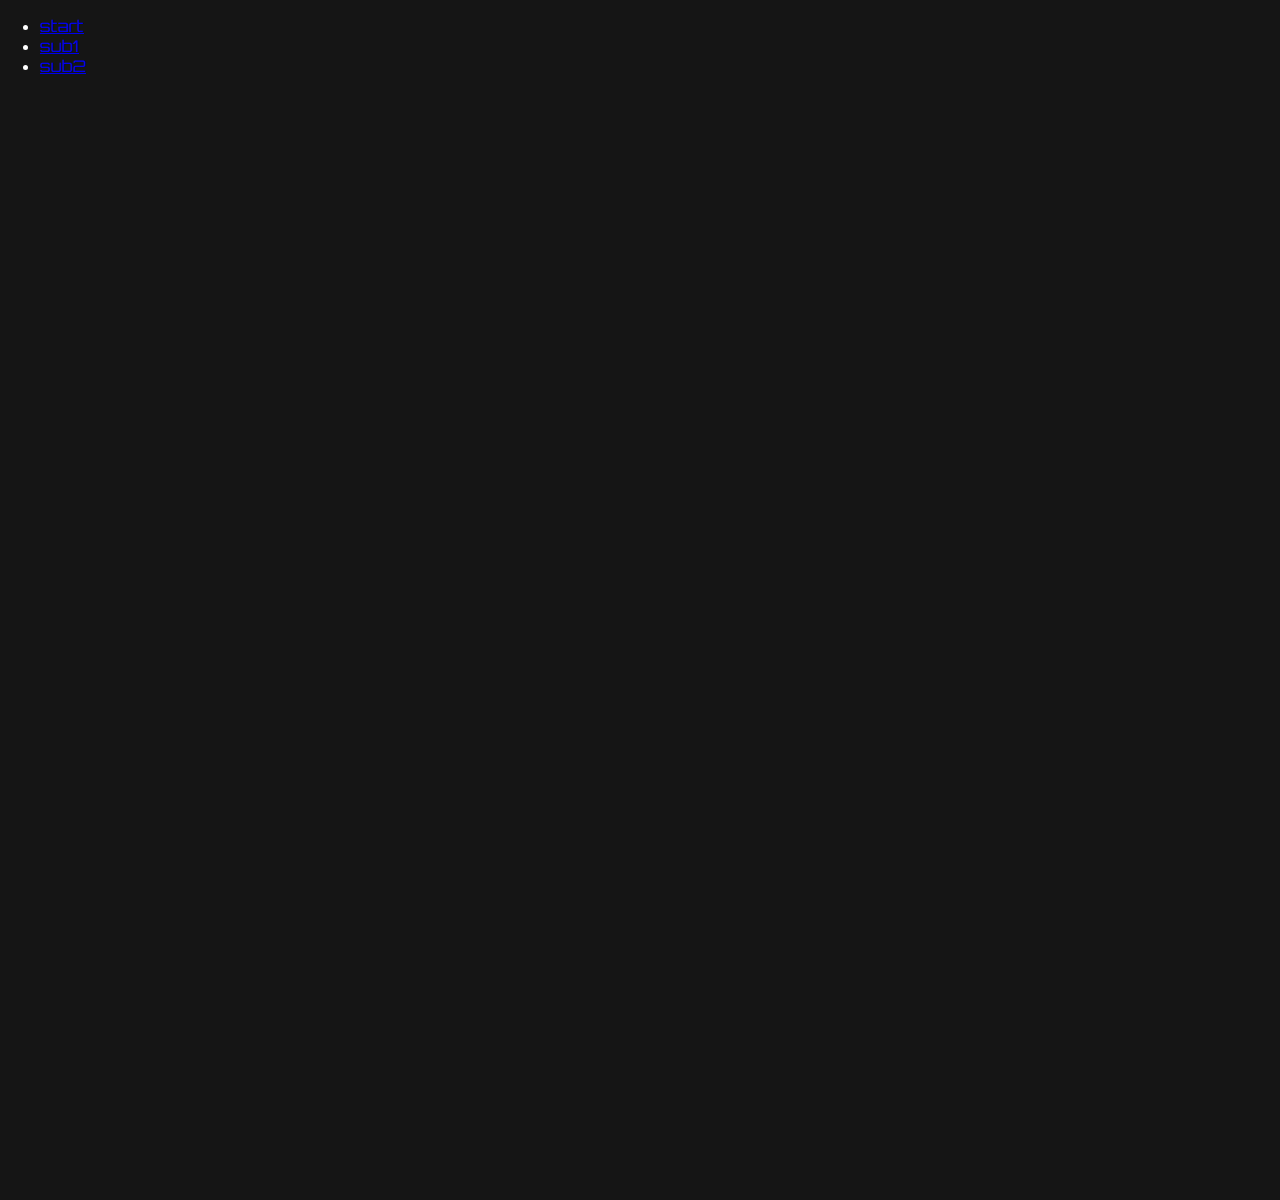
==== inMatrix.html @ 700fd592 "text van pagina 1 invoegen + begin van css opmaak" ====
<!DOCTYPE html>
<html lang="en">
	<head>
		<meta charset="UTF-8" />
		<meta name="viewport" content="width=device-width, initial-scale=1.0" />
		<title>inside the matrix</title>
		<link rel="stylesheet" href="style.css" />
	</head>
	<body>
		<div class="wrapper">
			<div class="navigation">
				<div class="logo"></div>

				<ul>
					<li><a href="index.html">start</a></li>
					<li><a href="inMatrix.html">sub1</a></li>
					<li><a href="outMatrix.html">sub2</a></li>
				</ul>
			</div>
		</div>
	</body>
</html>
---- style.css ----
@import url("https://fonts.googleapis.com/css2?family=Montserrat&family=Orbitron:wght@600&family=Roboto&display=swap");

body {
	margin: 0;
	color: #fff;
	font-family: orbitron, sans-serif;
	background-color: #151515;
}

h1 {
	color: #03a062;
}

h2 {
	font-family: Montserrat, sans-serif;
}

h3,
p {
	font-family: Roboto, sans-serif;
}

.wrapper {
	display: grid;
	grid-template-columns: repeat(12, 1fr);
	grid-template-rows: repeat(12, minmax(100px, auto));
	position: relative;
}

nav {
	grid-column: 1/13;
}

.intro {
	grid-column: 1/13;
	align-self: center;

	/* for the mobile first layout */
	text-align: center;
}

.hero {
	grid-column: 1/13;
	align-self: center;
}
.intro img {
	width: 100%;
}

.studies {
	grid-column: 1/13;
}

.work {
	grid-column: 1/13;
}

@media (min-width: 480px) {
}
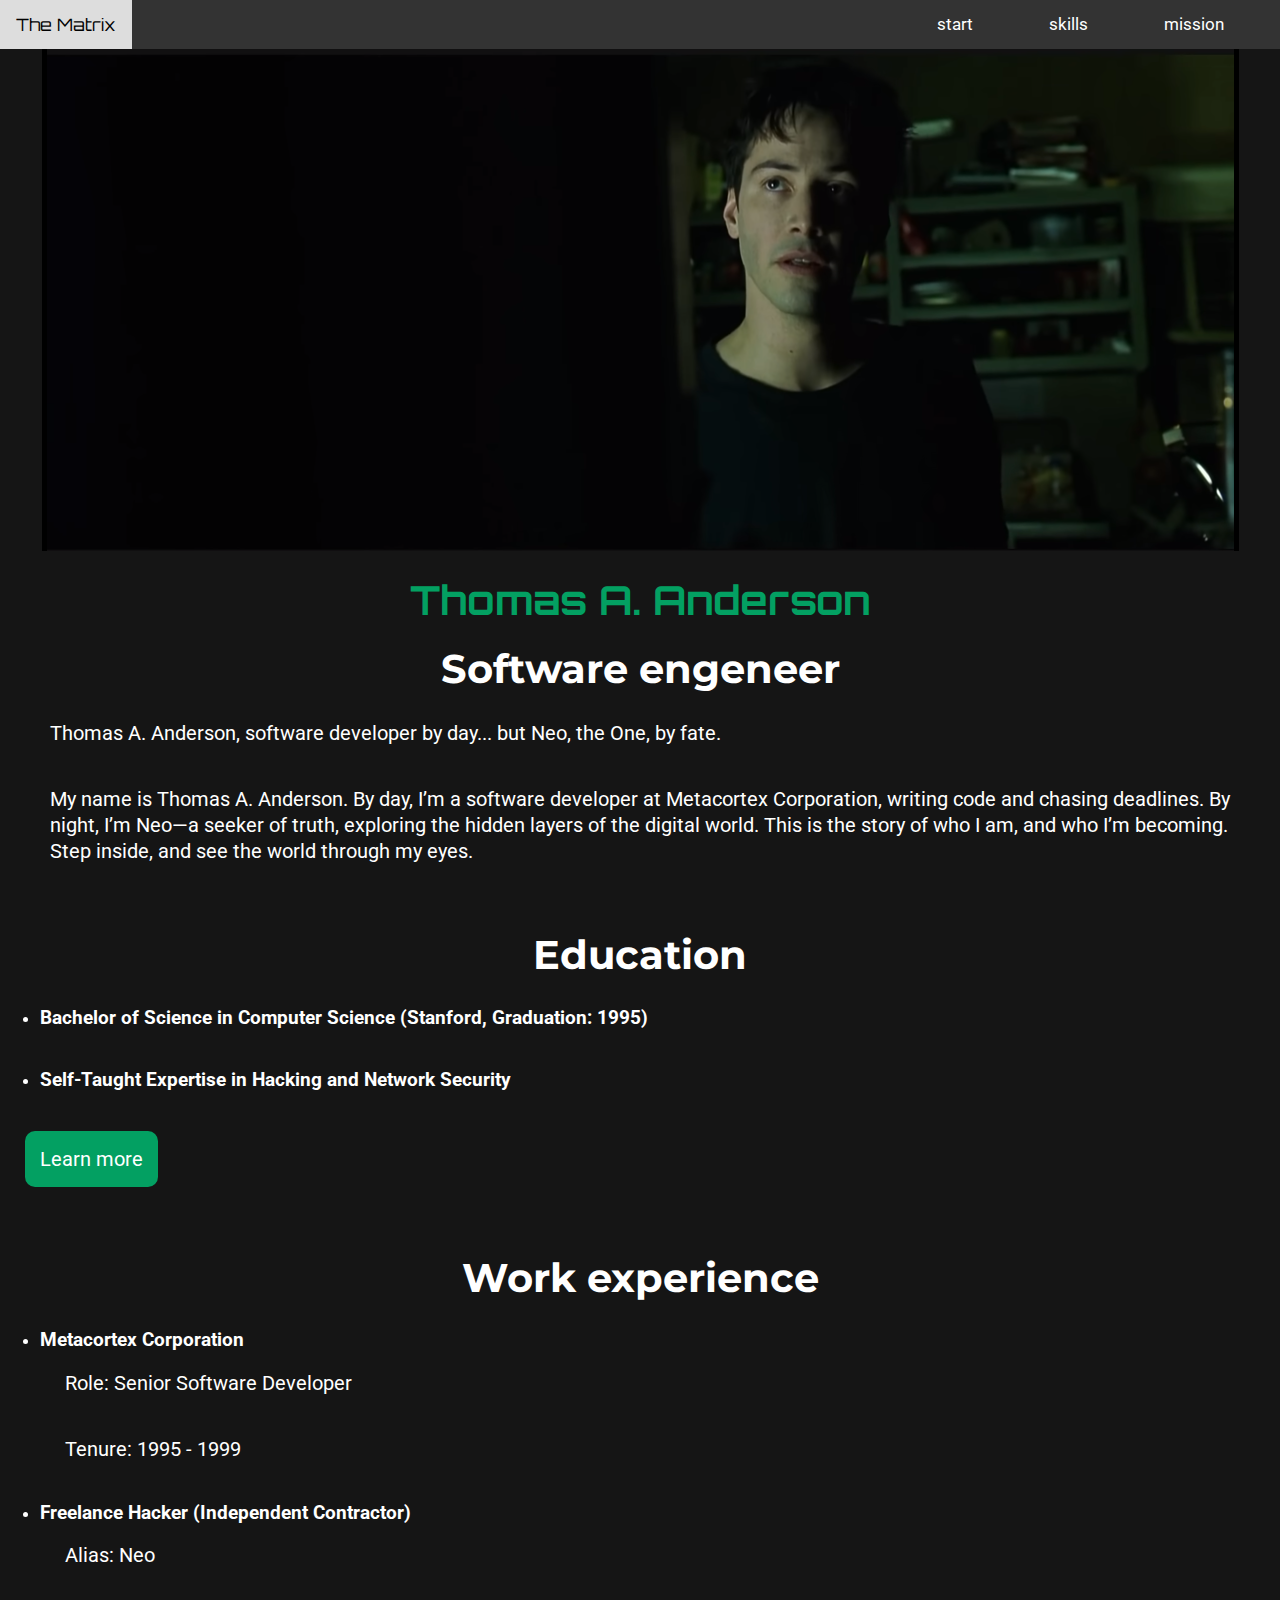
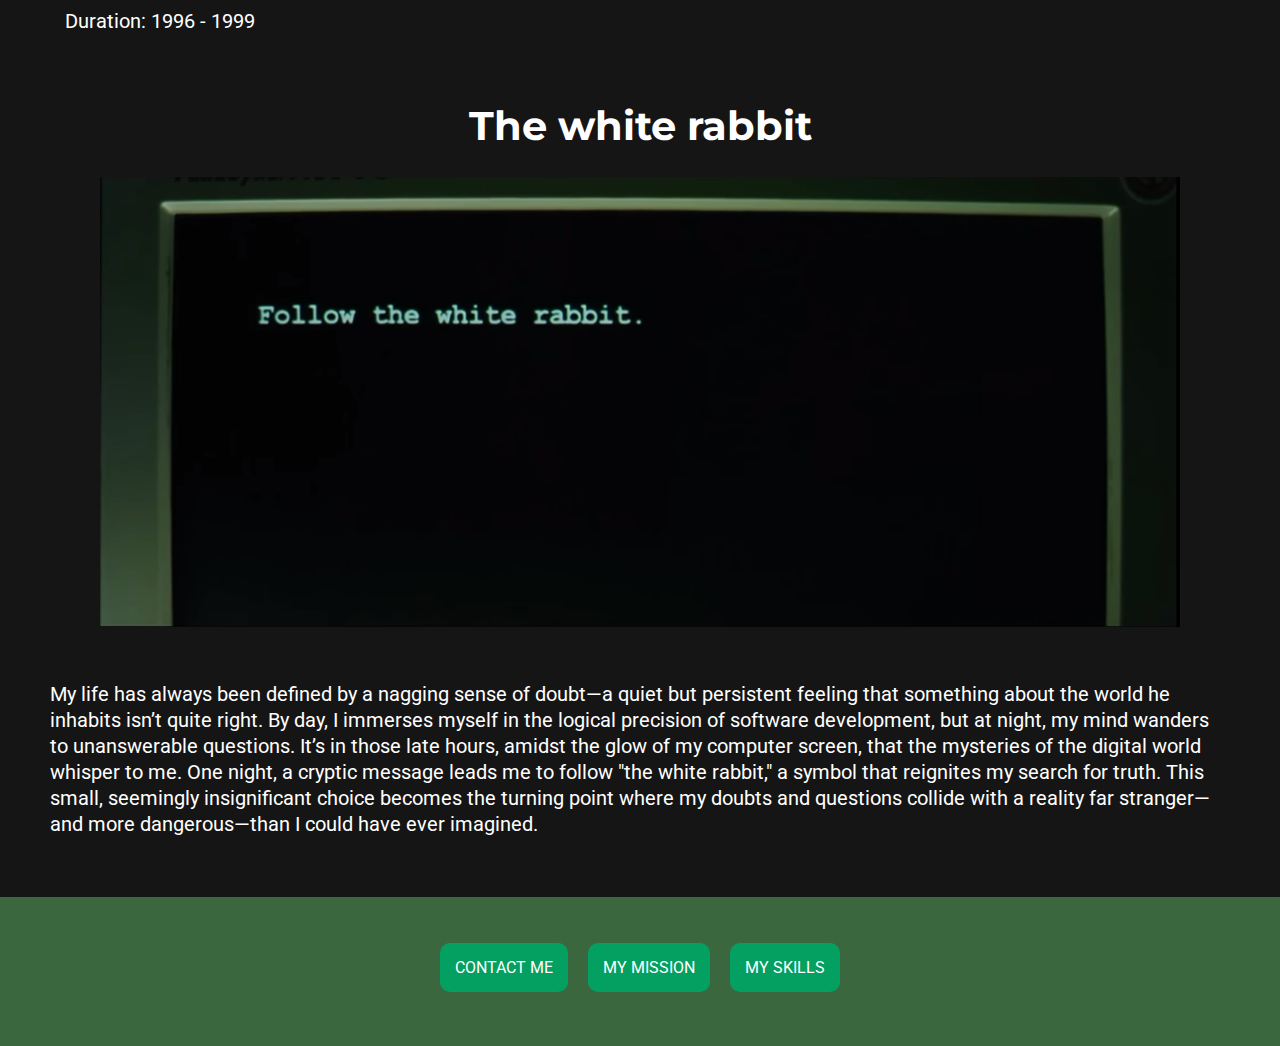
==== commit 68fb618e: "dupliceren van homepage + toevoegen van beelden" ====
--- a/inMatrix.html
+++ b/inMatrix.html
@@ -3,20 +3,117 @@
 	<head>
 		<meta charset="UTF-8" />
 		<meta name="viewport" content="width=device-width, initial-scale=1.0" />
-		<title>inside the matrix</title>
+		<title>Thomas A. Anderson</title>
 		<link rel="stylesheet" href="style.css" />
+		<link
+			rel="stylesheet"
+			href="https://cdnjs.cloudflare.com/ajax/libs/font-awesome/4.7.0/css/font-awesome.min.css"
+		/>
 	</head>
 	<body>
+		<!-- Top Navigation Menu -->
+		<div class="topnav">
+			<a href="index.html" class="active" target="">The Matrix</a>
+			<div id="myLinks">
+				<a href="index.html">start</a>
+				<a href="inMatrix.html">skills</a>
+				<a href="outMatrix.html">mission</a>
+			</div>
+			<a href="javascript:void(0);" class="icon" onclick="myFunction()">
+				<i class="fa fa-bars"></i>
+			</a>
+		</div>
+
+		<script>
+			function myFunction() {
+				var x = document.getElementById("myLinks");
+				if (x.style.display === "block") {
+					x.style.display = "none";
+				} else {
+					x.style.display = "block";
+				}
+			}
+		</script>
+
 		<div class="wrapper">
-			<div class="navigation">
-				<div class="logo"></div>
+			<div class="hero">
+				<img src="images/begin-neo.png" alt="headshot-of-thomas-A-Anderson" />
+			</div>
+			<div class="intro">
+				<h1>Thomas A. Anderson</h1>
+				<h2>Software engeneer</h2>
+				<p>
+					Thomas A. Anderson, software developer by day... but Neo, the One, by
+					fate.
+				</p>
+				<p class="self-introduction">
+					My name is Thomas A. Anderson. By day, I’m a software developer at
+					Metacortex Corporation, writing code and chasing deadlines. By night,
+					I’m Neo—a seeker of truth, exploring the hidden layers of the digital
+					world. This is the story of who I am, and who I’m becoming. Step
+					inside, and see the world through my eyes.
+				</p>
+			</div>
 
+			<div class="studies">
+				<h2>Education</h2>
 				<ul>
-					<li><a href="index.html">start</a></li>
-					<li><a href="inMatrix.html">sub1</a></li>
-					<li><a href="outMatrix.html">sub2</a></li>
+					<li>
+						<h3>
+							Bachelor of Science in Computer Science (Stanford, Graduation:
+							1995)
+						</h3>
+					</li>
+					<p></p>
+					<li>
+						<h3>Self-Taught Expertise in Hacking and Network Security</h3>
+					</li>
+					<p></p>
+				</ul>
+				<a href="#" class="more">Learn more</a>
+			</div>
+
+			<div class="work">
+				<h2>Work experience</h2>
+				<ul>
+					<li><h3>Metacortex Corporation</h3></li>
+					<p>Role: Senior Software Developer</p>
+					<p>Tenure: 1995 - 1999</p>
+
+					<li><h3>Freelance Hacker (Independent Contractor)</h3></li>
+					<p>Alias: Neo</p>
+					<p>Duration: 1996 - 1999</p>
 				</ul>
 			</div>
+			<div class="text">
+				<h2>The white rabbit</h2>
+				<div class="white-rabbit">
+					<img src="images/white-rabbit-cropped.png" alt="" />
+				</div>
+				<p>
+					My life has always been defined by a nagging sense of doubt—a quiet
+					but persistent feeling that something about the world he inhabits
+					isn’t quite right. By day, I immerses myself in the logical precision
+					of software development, but at night, my mind wanders to unanswerable
+					questions. It’s in those late hours, amidst the glow of my computer
+					screen, that the mysteries of the digital world whisper to me. One
+					night, a cryptic message leads me to follow "the white rabbit," a
+					symbol that reignites my search for truth. This small, seemingly
+					insignificant choice becomes the turning point where my doubts and
+					questions collide with a reality far stranger—and more dangerous—than
+					I could have ever imagined.
+				</p>
+			</div>
 		</div>
+		<footer>
+			<!-- <h2>Contact</h2> -->
+			<div class="center">
+				<div class="flex">
+					<a class="contact" href="#">CONTACT ME</a>
+					<a class="mission" href="#">MY MISSION</a>
+					<a class="skills" href="#">MY SKILLS</a>
+				</div>
+			</div>
+		</footer>
 	</body>
 </html>
--- a/style.css
+++ b/style.css
@@ -1,4 +1,43 @@
 @import url("https://fonts.googleapis.com/css2?family=Montserrat&family=Orbitron:wght@600&family=Roboto&display=swap");
+
+/* toevoegen van een hamburger menu */
+.topnav {
+	overflow: hidden;
+	background-color: #333;
+	position: sticky;
+}
+
+.topnav #myLinks {
+	display: none;
+}
+
+.topnav a {
+	color: white;
+	padding: 14px 16px;
+	text-decoration: none;
+	font-size: 17px;
+	display: block;
+}
+
+.topnav a.icon {
+	background: black;
+	display: block;
+	position: absolute;
+	right: 0;
+	top: 0;
+}
+
+.topnav a:hover {
+	background-color: #ddd;
+	color: black;
+}
+
+.active {
+	background-color: #03a062;
+	color: white;
+	font-family: orbitron, sans-serif;
+}
+/* toevoegen van een hamburger menu (	 END 	)*/
 
 body {
 	margin: 0;
@@ -13,47 +52,152 @@
 
 h2 {
 	font-family: Montserrat, sans-serif;
+
+	/* for the mobile version */
+	text-align: center;
+}
+
+h1,
+h2 {
+	font-size: 40px;
+	line-height: 36px;
 }
 
 h3,
-p {
+p,
+a {
 	font-family: Roboto, sans-serif;
 }
 
 .wrapper {
-	display: grid;
+	display: flex;
+	flex-direction: column;
 	grid-template-columns: repeat(12, 1fr);
 	grid-template-rows: repeat(12, minmax(100px, auto));
 	position: relative;
 }
 
-nav {
-	grid-column: 1/13;
-}
-
 .intro {
-	grid-column: 1/13;
 	align-self: center;
 
 	/* for the mobile first layout */
 	text-align: center;
 }
 
+p {
+	font-size: 14px;
+	margin: 0 50px;
+	text-align: left;
+}
+
 .hero {
-	grid-column: 1/13;
 	align-self: center;
 }
-.intro img {
+
+img {
 	width: 100%;
-}
-
-.studies {
-	grid-column: 1/13;
-}
-
-.work {
-	grid-column: 1/13;
+	height: auto;
+}
+
+.work p {
+	margin-left: 25px;
+}
+
+p,
+.wrapper a {
+	font-size: 20px;
+	line-height: 26px;
+	margin-bottom: 40px;
+}
+
+.text p {
+	margin-top: 50px;
+}
+
+.white-rabbit {
+	padding: 0;
+}
+
+.wrapper a {
+	color: white;
+	background-color: #03a062;
+	padding: 15px;
+	/* border: 1px solid #1e403b; */
+	border-radius: 10px;
+	text-decoration: none;
+	display: block;
+	text-align: center;
+}
+
+.wrapper a:hover {
+	background-color: #138658;
+	padding: 18px;
+}
+footer {
+	padding-top: 46px;
+	margin-top: 20px;
+	background-color: #3b673f;
+	padding-bottom: 34px;
+}
+
+footer a {
+	color: white;
+	background-color: #03a062;
+	padding: 15px;
+	/* border: 1px solid #1e403b; */
+	border-radius: 10px;
+	text-decoration: none;
+	display: block;
+	text-align: center;
+	margin-bottom: 20px;
+	transform: translateY(0);
+}
+
+footer a:hover {
+	background-color: #138658;
+	transform: translateY(-5px);
+	transition: 0.5s;
+	animation-timing-function: ease-out;
+}
+
+.center {
+	display: flex;
+	justify-content: space-around;
+}
+
+.flex {
+	display: flex;
+	gap: 20px;
 }
 
 @media (min-width: 480px) {
-}
+	.topnav a {
+		display: inline-block;
+		margin-right: 40px;
+	}
+
+	.topnav #myLinks {
+		display: inline-block !important;
+		float: right;
+	}
+
+	.topnav a.icon {
+		display: none;
+	}
+
+	.wrapper a {
+		display: inline-block;
+	}
+	.more {
+		margin-left: 25px;
+	}
+
+	.white-rabbit {
+		padding: 0 100px;
+	}
+
+	footer a {
+		display: inline-block;
+		margin-left: calc(33.33333% -130px);
+	}
+}
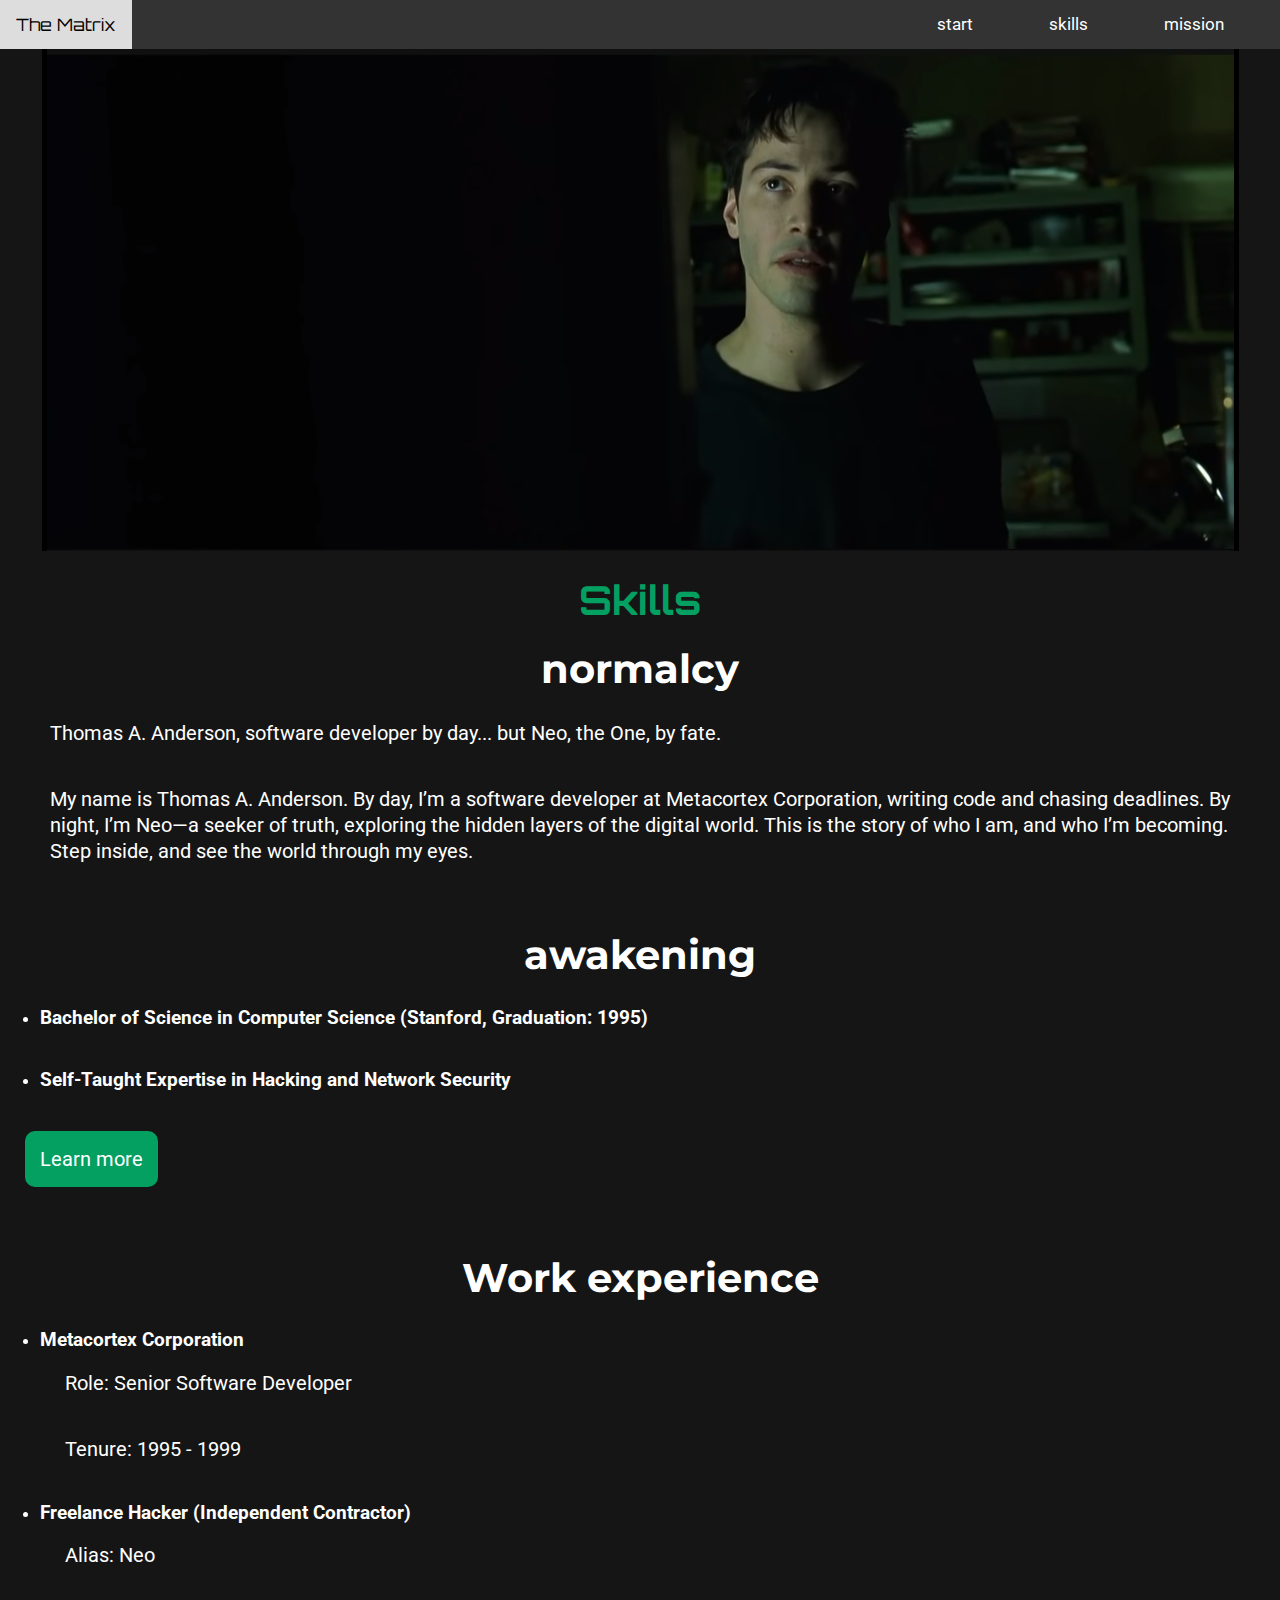
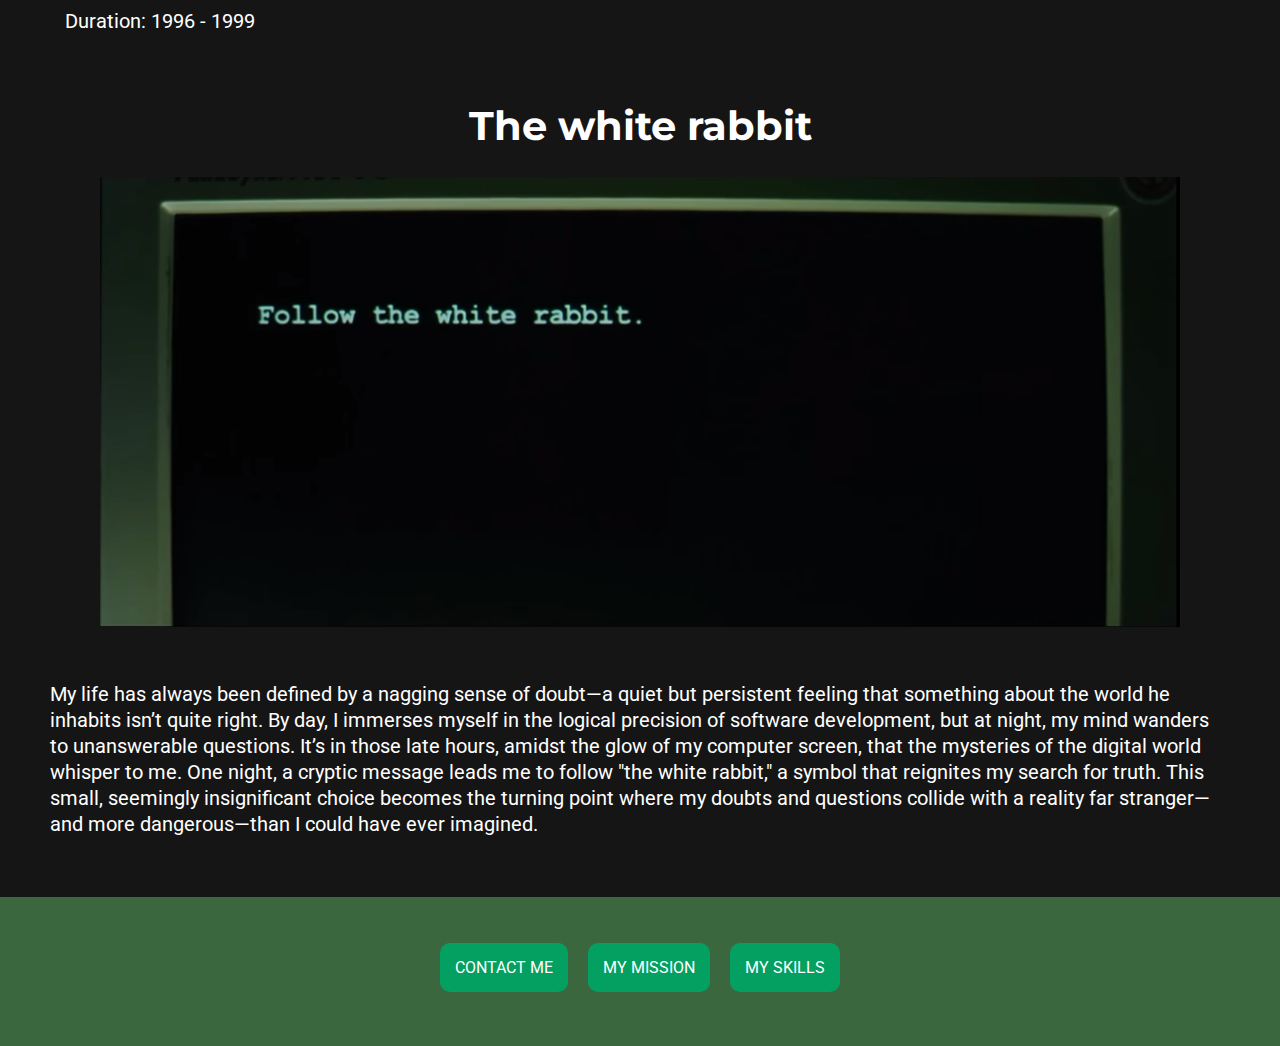
==== commit d19cfaf3: "aanpassingen" ====
--- a/inMatrix.html
+++ b/inMatrix.html
@@ -40,8 +40,8 @@
 				<img src="images/begin-neo.png" alt="headshot-of-thomas-A-Anderson" />
 			</div>
 			<div class="intro">
-				<h1>Thomas A. Anderson</h1>
-				<h2>Software engeneer</h2>
+				<h1>Skills</h1>
+				<h2>normalcy</h2>
 				<p>
 					Thomas A. Anderson, software developer by day... but Neo, the One, by
 					fate.
@@ -56,7 +56,7 @@
 			</div>
 
 			<div class="studies">
-				<h2>Education</h2>
+				<h2>awakening</h2>
 				<ul>
 					<li>
 						<h3>
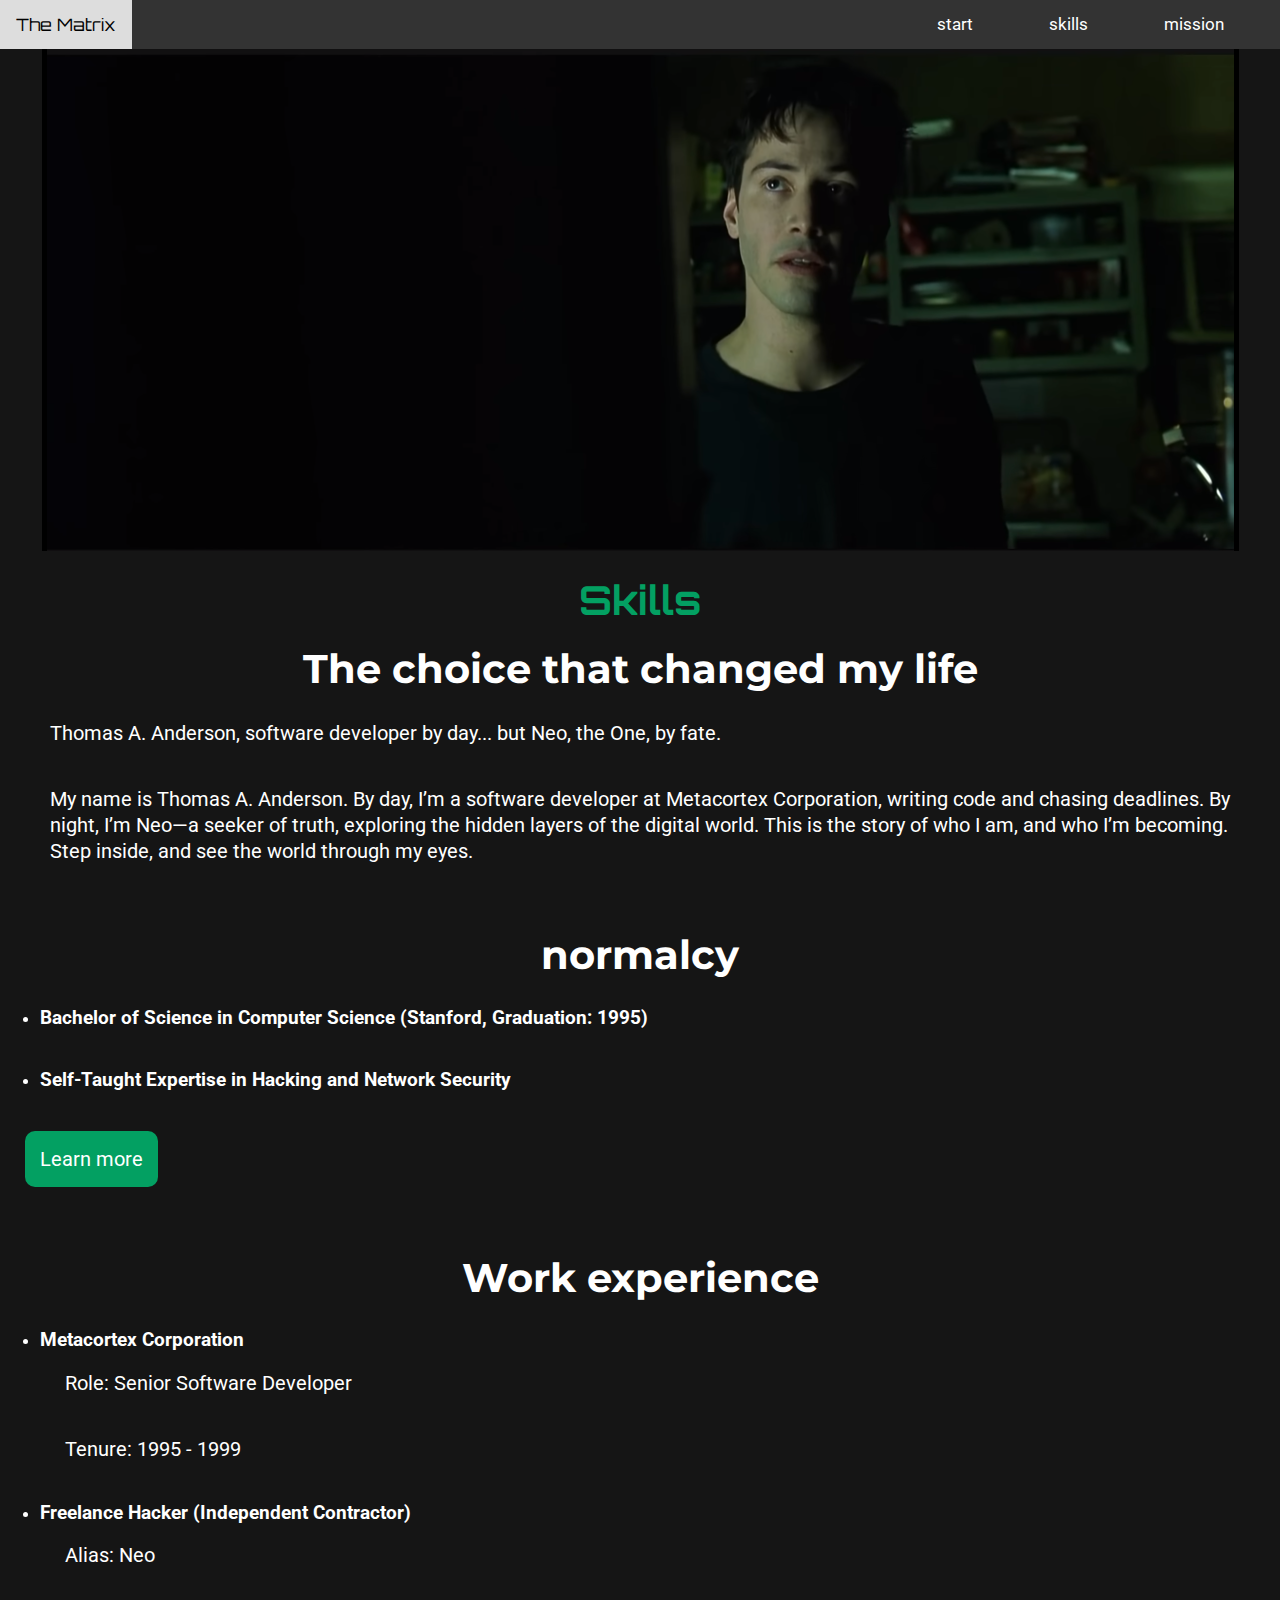
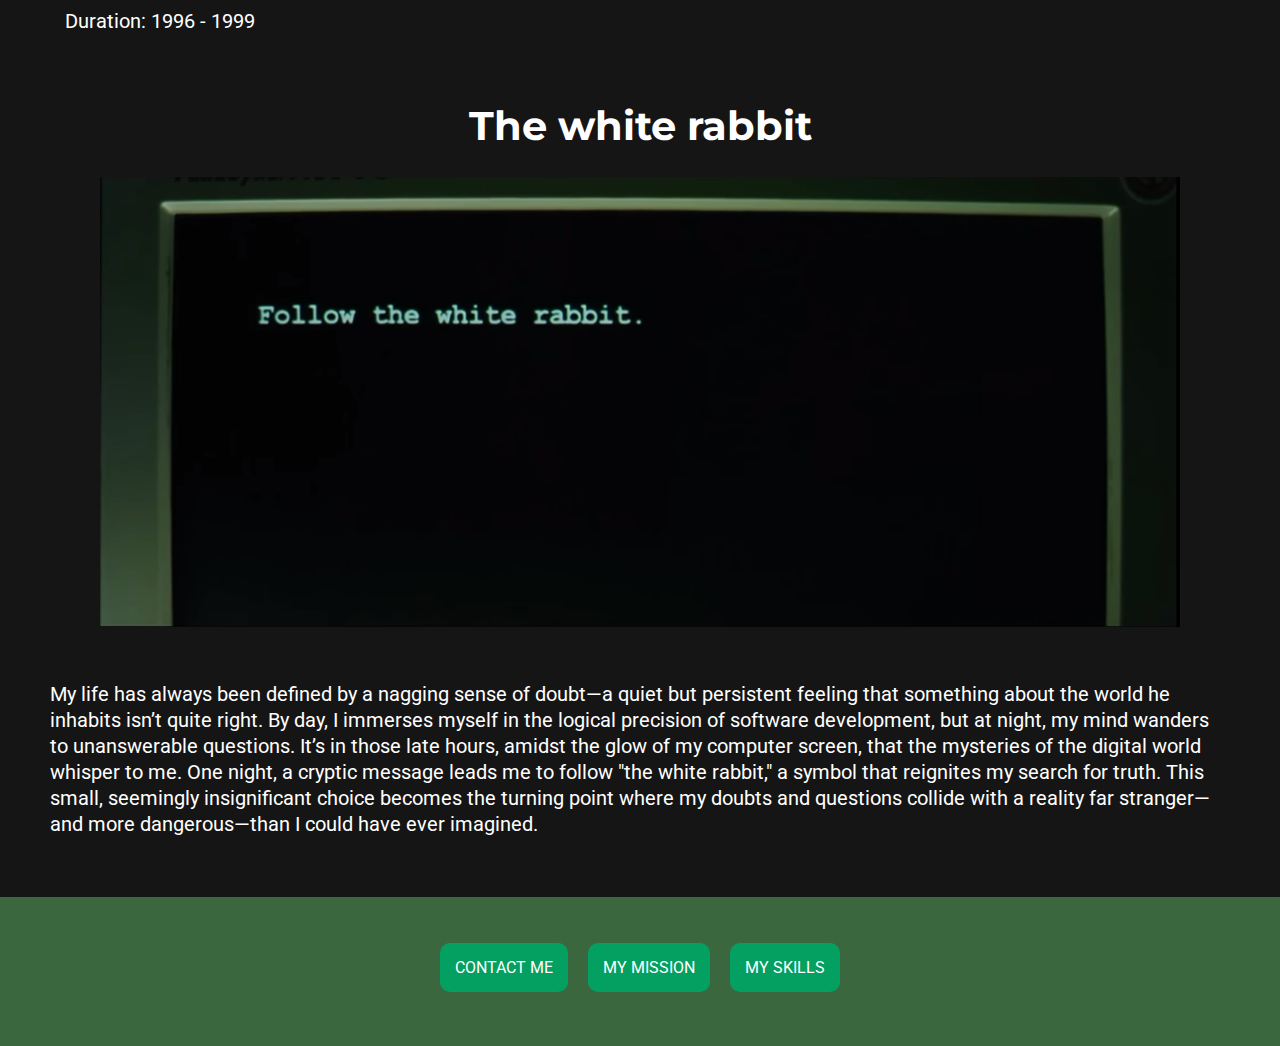
==== commit f2f84857: "+ beelden + content pagina's 1 & 2" ====
--- a/inMatrix.html
+++ b/inMatrix.html
@@ -41,7 +41,7 @@
 			</div>
 			<div class="intro">
 				<h1>Skills</h1>
-				<h2>normalcy</h2>
+				<h2>The choice that changed my life</h2>
 				<p>
 					Thomas A. Anderson, software developer by day... but Neo, the One, by
 					fate.
@@ -56,7 +56,7 @@
 			</div>
 
 			<div class="studies">
-				<h2>awakening</h2>
+				<h2>normalcy</h2>
 				<ul>
 					<li>
 						<h3>
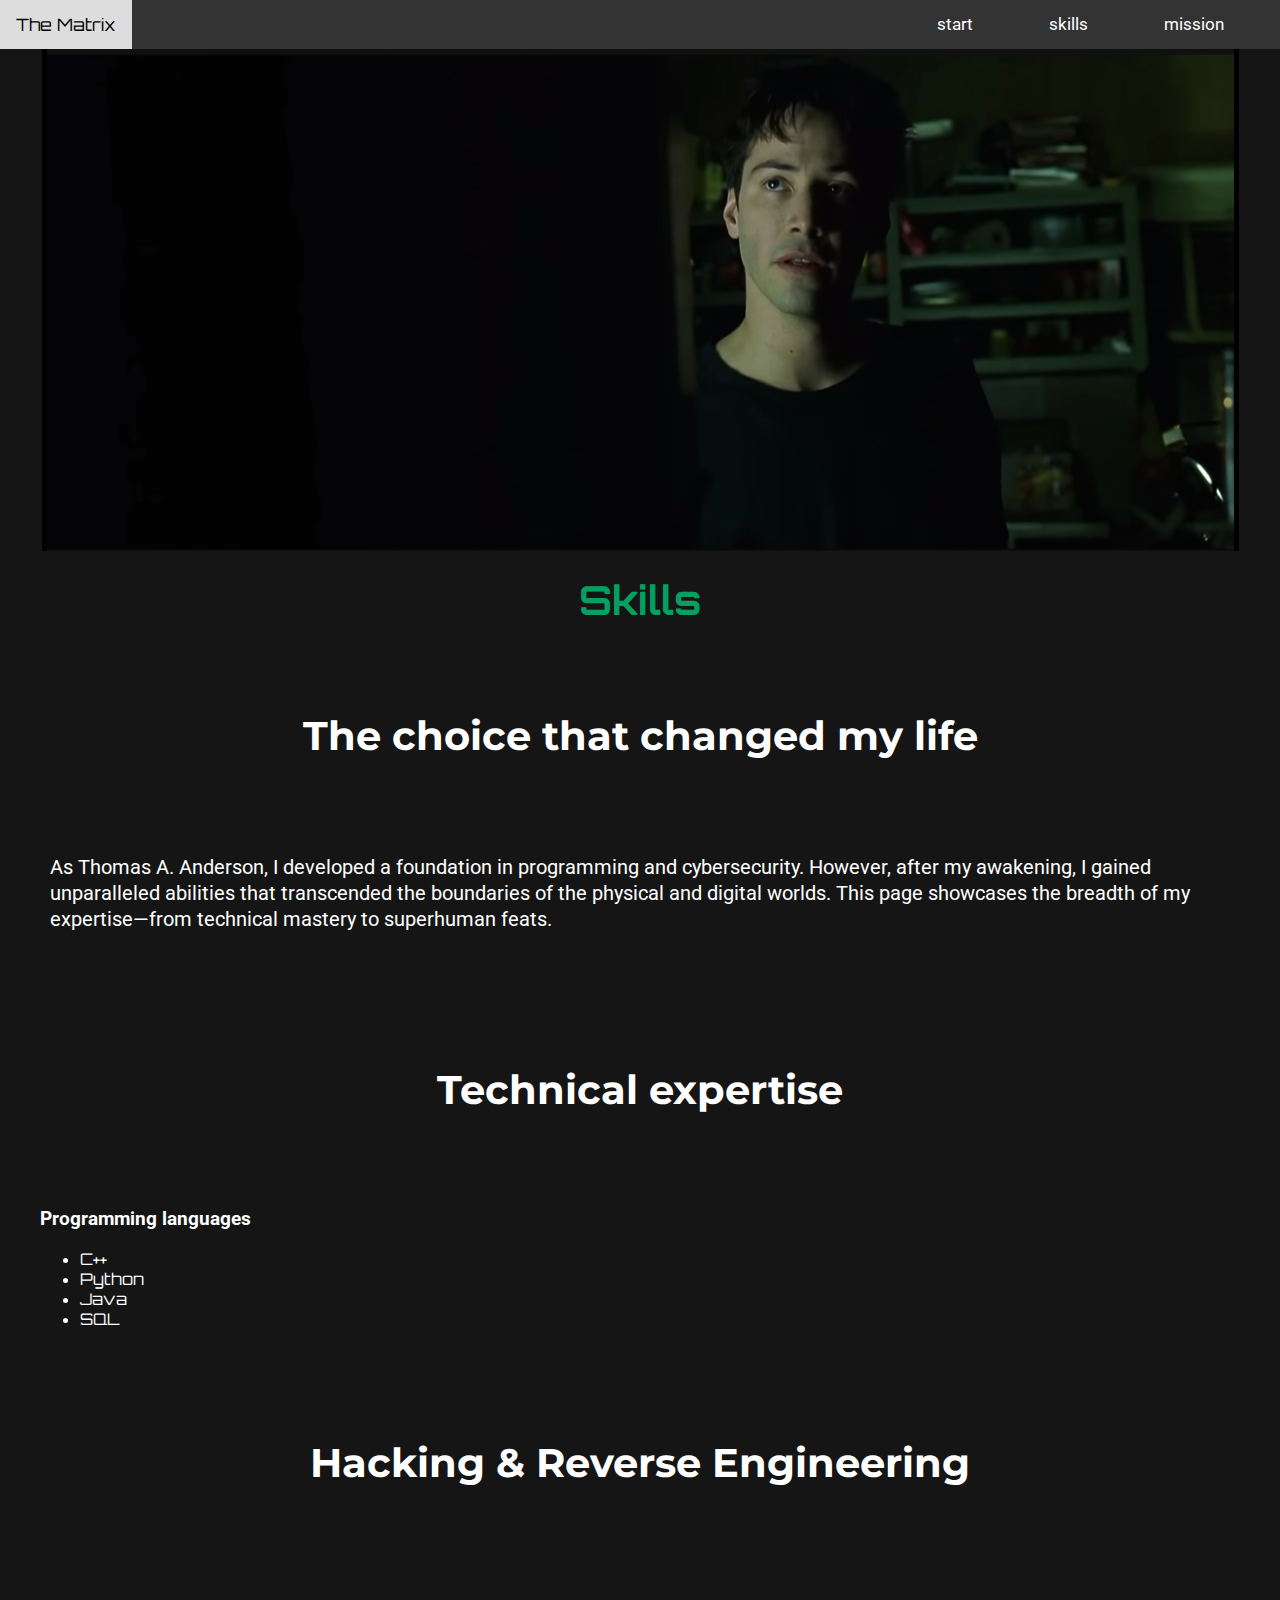
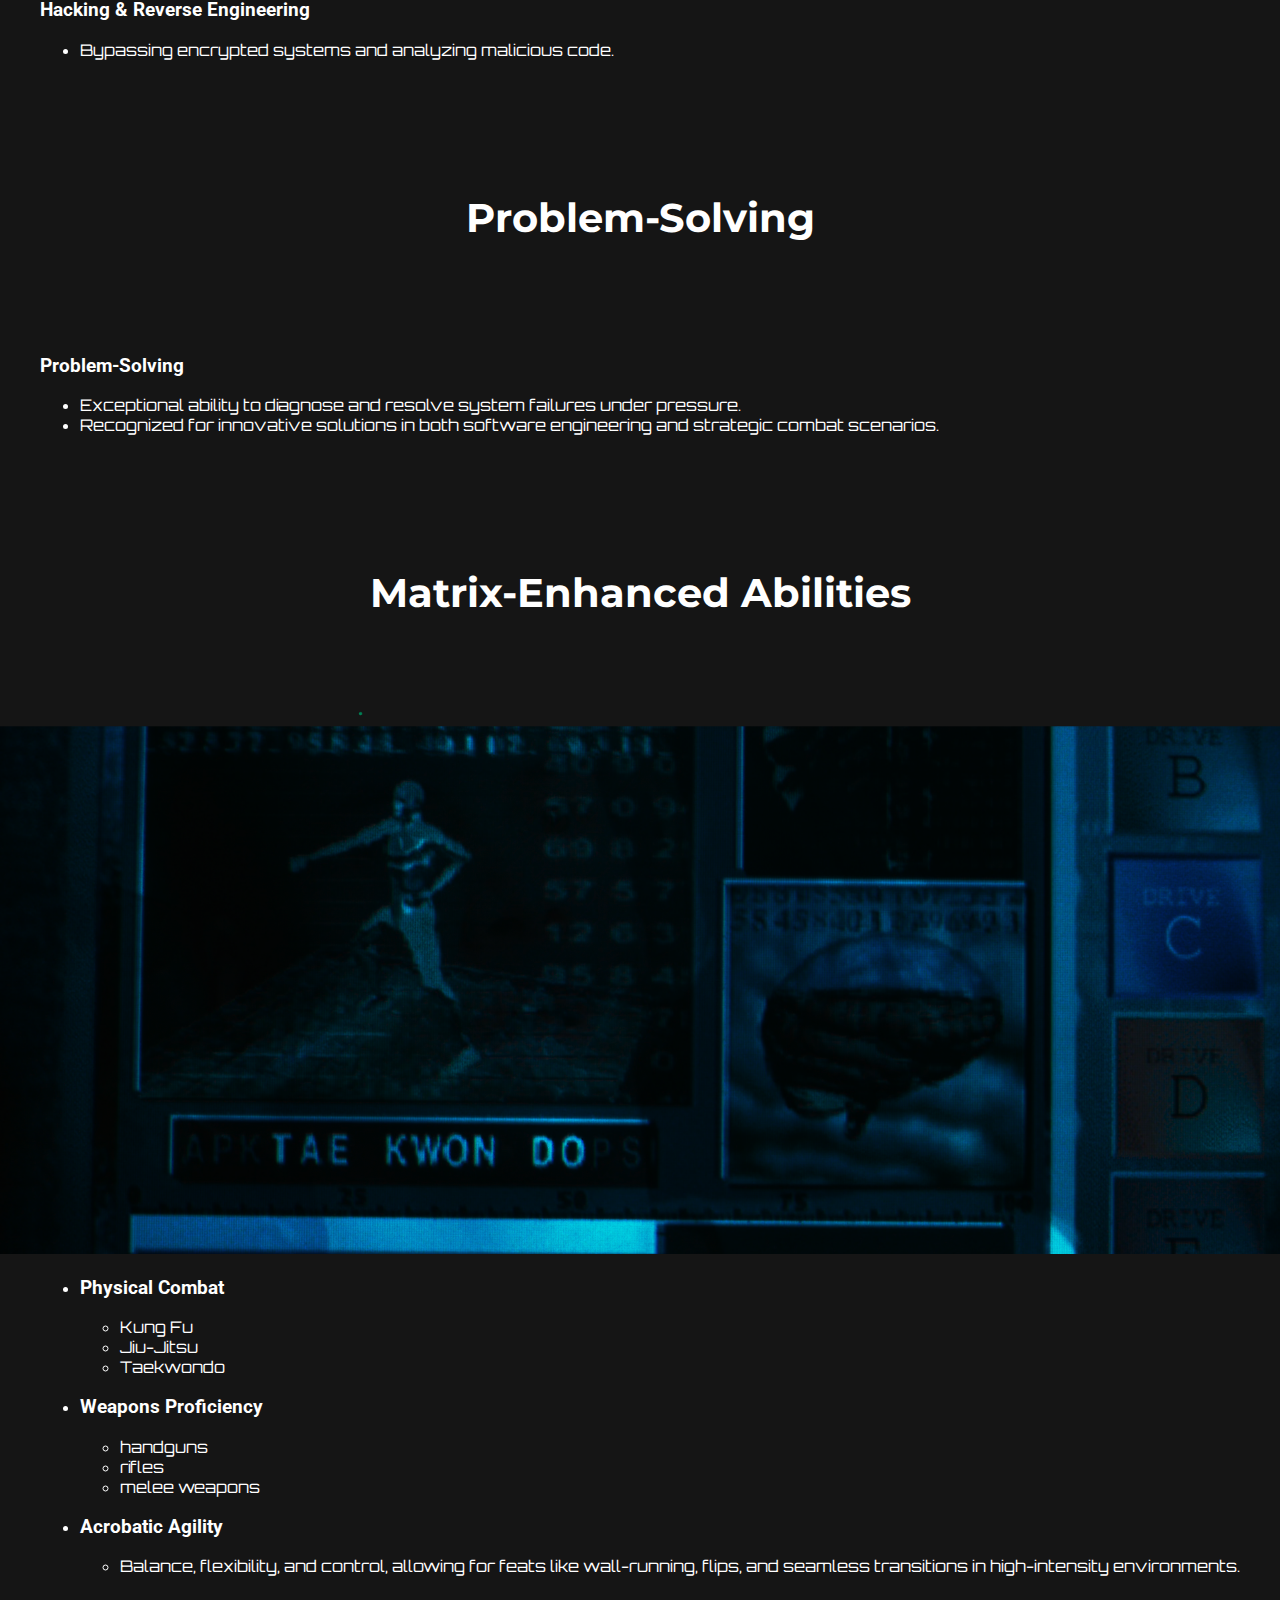
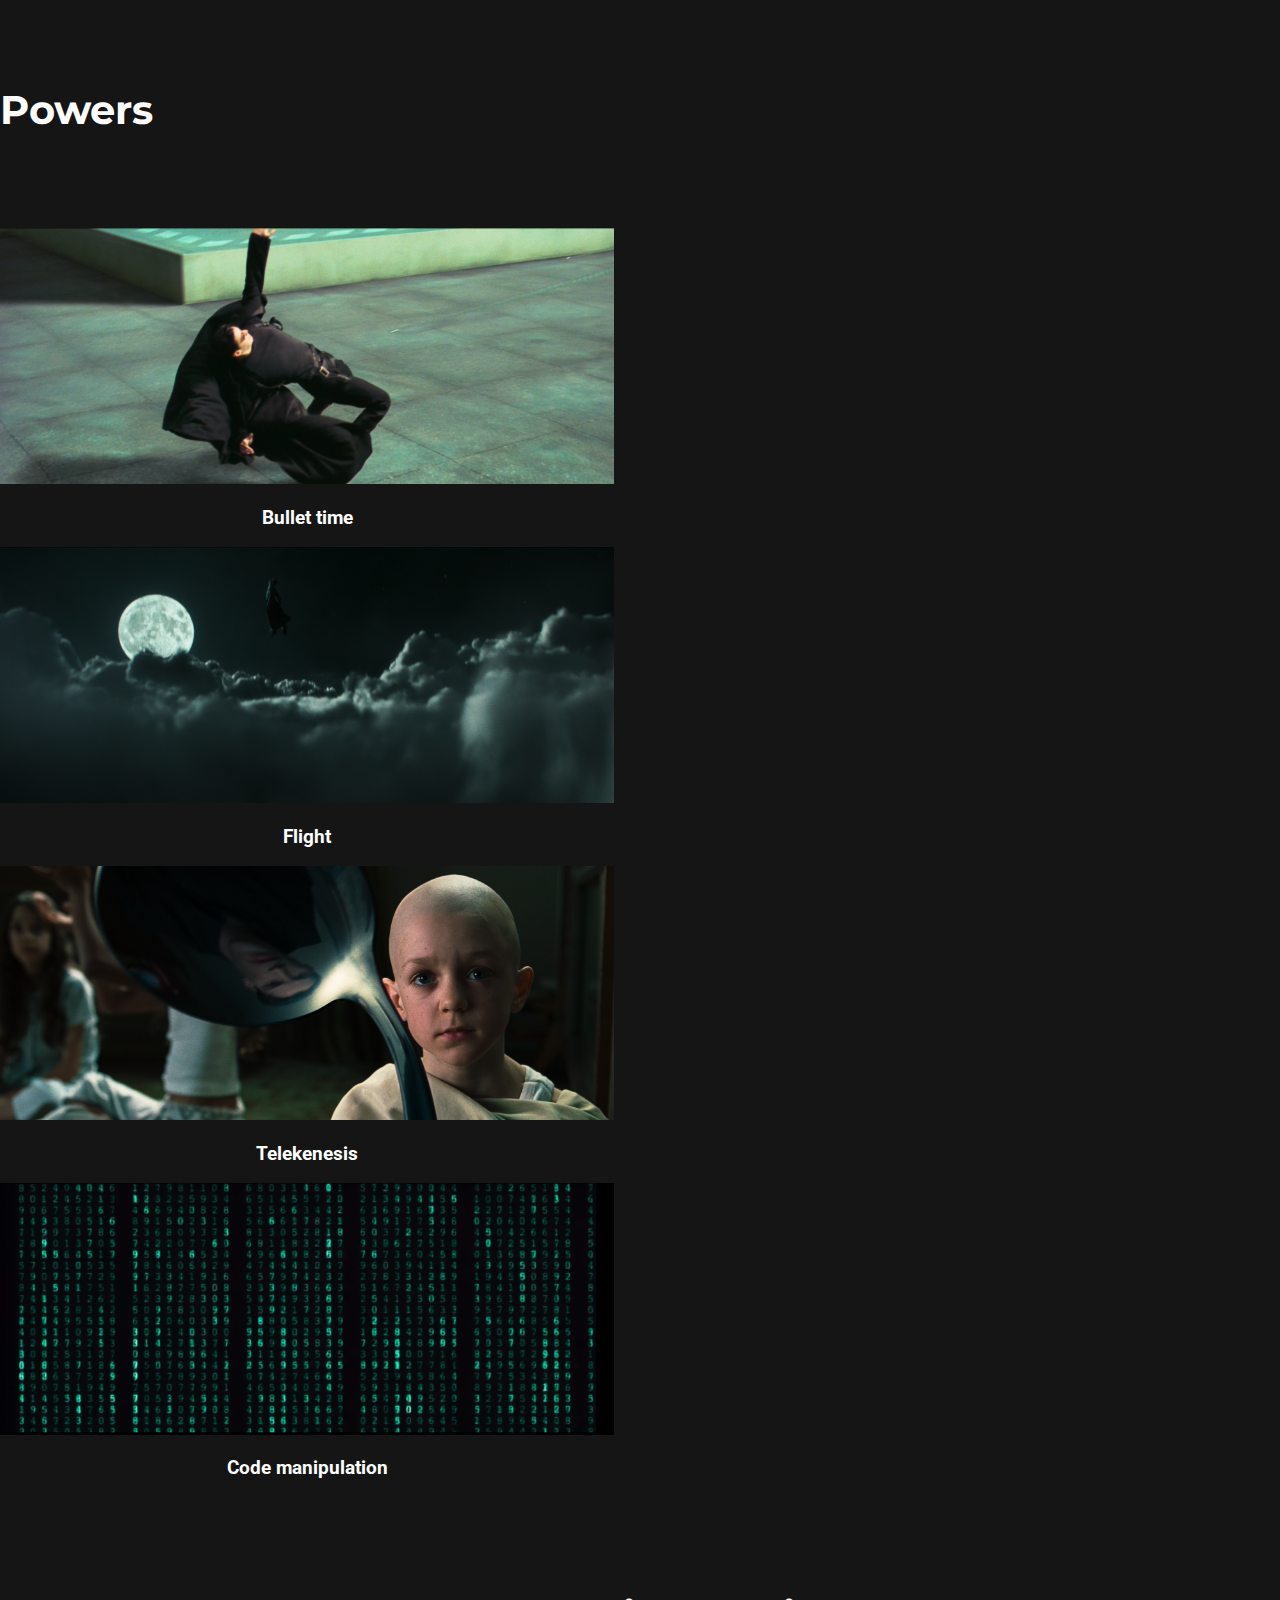
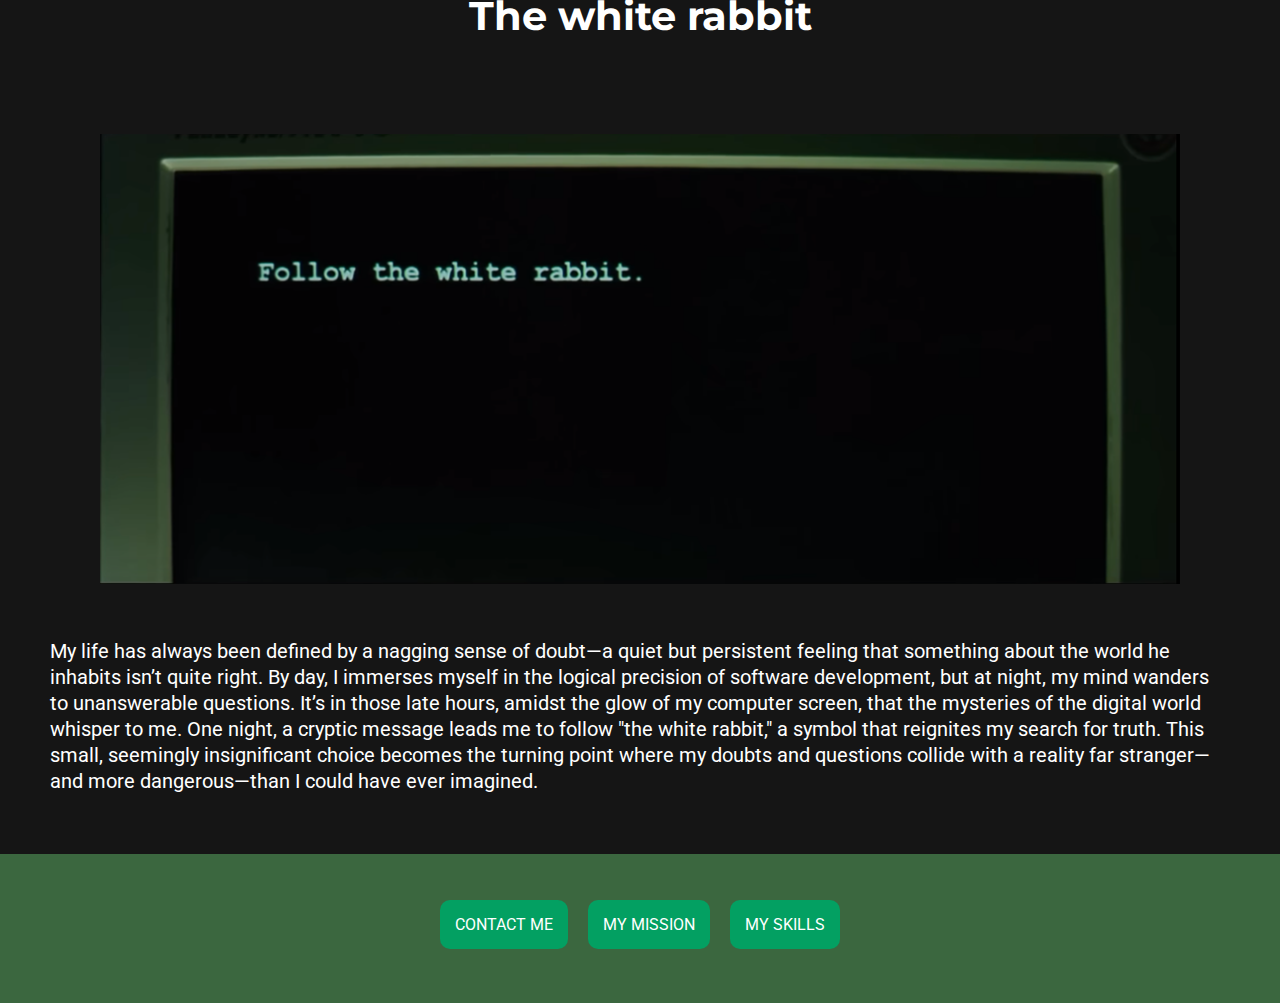
==== commit dfbe27aa: "+beelden +opmaak skills page +css skills page" ====
--- a/inMatrix.html
+++ b/inMatrix.html
@@ -43,48 +43,124 @@
 				<h1>Skills</h1>
 				<h2>The choice that changed my life</h2>
 				<p>
-					Thomas A. Anderson, software developer by day... but Neo, the One, by
-					fate.
-				</p>
-				<p class="self-introduction">
-					My name is Thomas A. Anderson. By day, I’m a software developer at
-					Metacortex Corporation, writing code and chasing deadlines. By night,
-					I’m Neo—a seeker of truth, exploring the hidden layers of the digital
-					world. This is the story of who I am, and who I’m becoming. Step
-					inside, and see the world through my eyes.
+					As Thomas A. Anderson, I developed a foundation in programming and
+					cybersecurity. However, after my awakening, I gained unparalleled
+					abilities that transcended the boundaries of the physical and digital
+					worlds. This page showcases the breadth of my expertise—from technical
+					mastery to superhuman feats.
 				</p>
 			</div>
 
 			<div class="studies">
-				<h2>normalcy</h2>
-				<ul>
-					<li>
-						<h3>
-							Bachelor of Science in Computer Science (Stanford, Graduation:
-							1995)
-						</h3>
-					</li>
-					<p></p>
-					<li>
-						<h3>Self-Taught Expertise in Hacking and Network Security</h3>
-					</li>
-					<p></p>
-				</ul>
-				<a href="#" class="more">Learn more</a>
+				<h2>Technical expertise</h2>
+				<div class="lists">
+					
+						
+							<h3>Programming languages</h3>
+							<ul>
+								<li>C++</li>
+								<li>Python</li>
+								<li>Java</li>
+								<li>SQL</li>
+							</ul>
+						
+					
+				</div>
+			</div>
+						<h2>Hacking & Reverse Engineering</h2>
+						<div class="studies">
+							<div class="lists">
+
+							<h3>Hacking & Reverse Engineering</h3>
+							<ul>
+								<li>
+									Bypassing encrypted systems and analyzing malicious code.
+								</li>
+							</ul>
+
+
+						<p></p>
+					</div>
+				</div>
+						<h2>Problem-Solving</h2>
+						<div class="studies">
+							<div class="lists">
+							<h3>Problem-Solving</h3>
+							<ul>
+								<li>
+									Exceptional ability to diagnose and resolve system failures
+									under pressure.
+								</li>
+								<li>
+									Recognized for innovative solutions in both software
+									engineering and strategic combat scenarios.
+								</li>
+							</ul>
+						
+
+						<p></p>
+					</div>
+
+				</div>
+
+			<div class="work">
+				<h2>Matrix-Enhanced Abilities</h2>
+				<div class="image-matrix-abilities">
+					<img src="images/download-skills.png" alt="" />
+				</div>
+				<div class="lists">
+					<ul>
+						<li><h3>Physical Combat</h3></li>
+						<ul>
+							<li>Kung Fu</li>
+							<li>Jiu-Jitsu</li>
+							<li>Taekwondo</li>
+						</ul>
+
+						<li><h3>Weapons Proficiency</h3></li>
+						<ul>
+							<li>handguns</li>
+							<li>rifles</li>
+							<li>melee weapons</li>
+						</ul>
+
+						<li><h3>Acrobatic Agility</h3></li>
+						<ul>
+							<li>
+								Balance, flexibility, and control, allowing for feats like
+								wall-running, flips, and seamless transitions in high-intensity
+								environments.
+							</li>
+						</ul>
+
+						
+						</div>
+					</ul>
+					<div class="powers">
+						<h2>Powers</h2>
+
+						<div class="bullet">
+							<img src="images/time.png" alt="" />
+							<h3>Bullet time</h3>
+						</div>
+
+						<div class="flight">
+							<img src="images/fly.png" alt="" />
+							<h3>Flight</h3>
+						</div>
+
+						<div class="tele">
+							<img src="images/bent-spoon.png" alt="" />
+							<h3>Telekenesis</h3>
+						</div>
+
+						<div class="code-mani">
+							<img src="images/code.png" alt="" />
+							<h3>Code manipulation</h3>
+						</div>
+				</div>
 			</div>
 
-			<div class="work">
-				<h2>Work experience</h2>
-				<ul>
-					<li><h3>Metacortex Corporation</h3></li>
-					<p>Role: Senior Software Developer</p>
-					<p>Tenure: 1995 - 1999</p>
-
-					<li><h3>Freelance Hacker (Independent Contractor)</h3></li>
-					<p>Alias: Neo</p>
-					<p>Duration: 1996 - 1999</p>
-				</ul>
-			</div>
 			<div class="text">
 				<h2>The white rabbit</h2>
 				<div class="white-rabbit">
--- a/style.css
+++ b/style.css
@@ -55,6 +55,7 @@
 
 	/* for the mobile version */
 	text-align: center;
+	margin: 50px 0;
 }
 
 h1,
@@ -127,12 +128,28 @@
 	text-decoration: none;
 	display: block;
 	text-align: center;
+	margin-top: 80px;
 }
 
 .wrapper a:hover {
 	background-color: #138658;
-	padding: 18px;
-}
+	padding: 15px;
+}
+
+.studies h3 {
+	text-align: center;
+}
+
+.powers {
+	display: flex;
+	flex-wrap: wrap;
+	justify-content: space-between;
+}
+
+.powers h3 {
+	text-align: center;
+}
+
 footer {
 	padding-top: 46px;
 	margin-top: 20px;
@@ -171,6 +188,14 @@
 }
 
 @media (min-width: 480px) {
+	.lists {
+		margin-left: 40px;
+	}
+
+	h2 {
+		margin: 100px 0;
+	}
+
 	.topnav a {
 		display: inline-block;
 		margin-right: 40px;
@@ -187,9 +212,20 @@
 
 	.wrapper a {
 		display: inline-block;
-	}
+		margin-left: 60px;
+		margin-top: 40px;
+	}
+
+	.studies h3 {
+		text-align: left;
+	}
+
 	.more {
 		margin-left: 25px;
+	}
+
+	.powers {
+		width: 48%;
 	}
 
 	.white-rabbit {
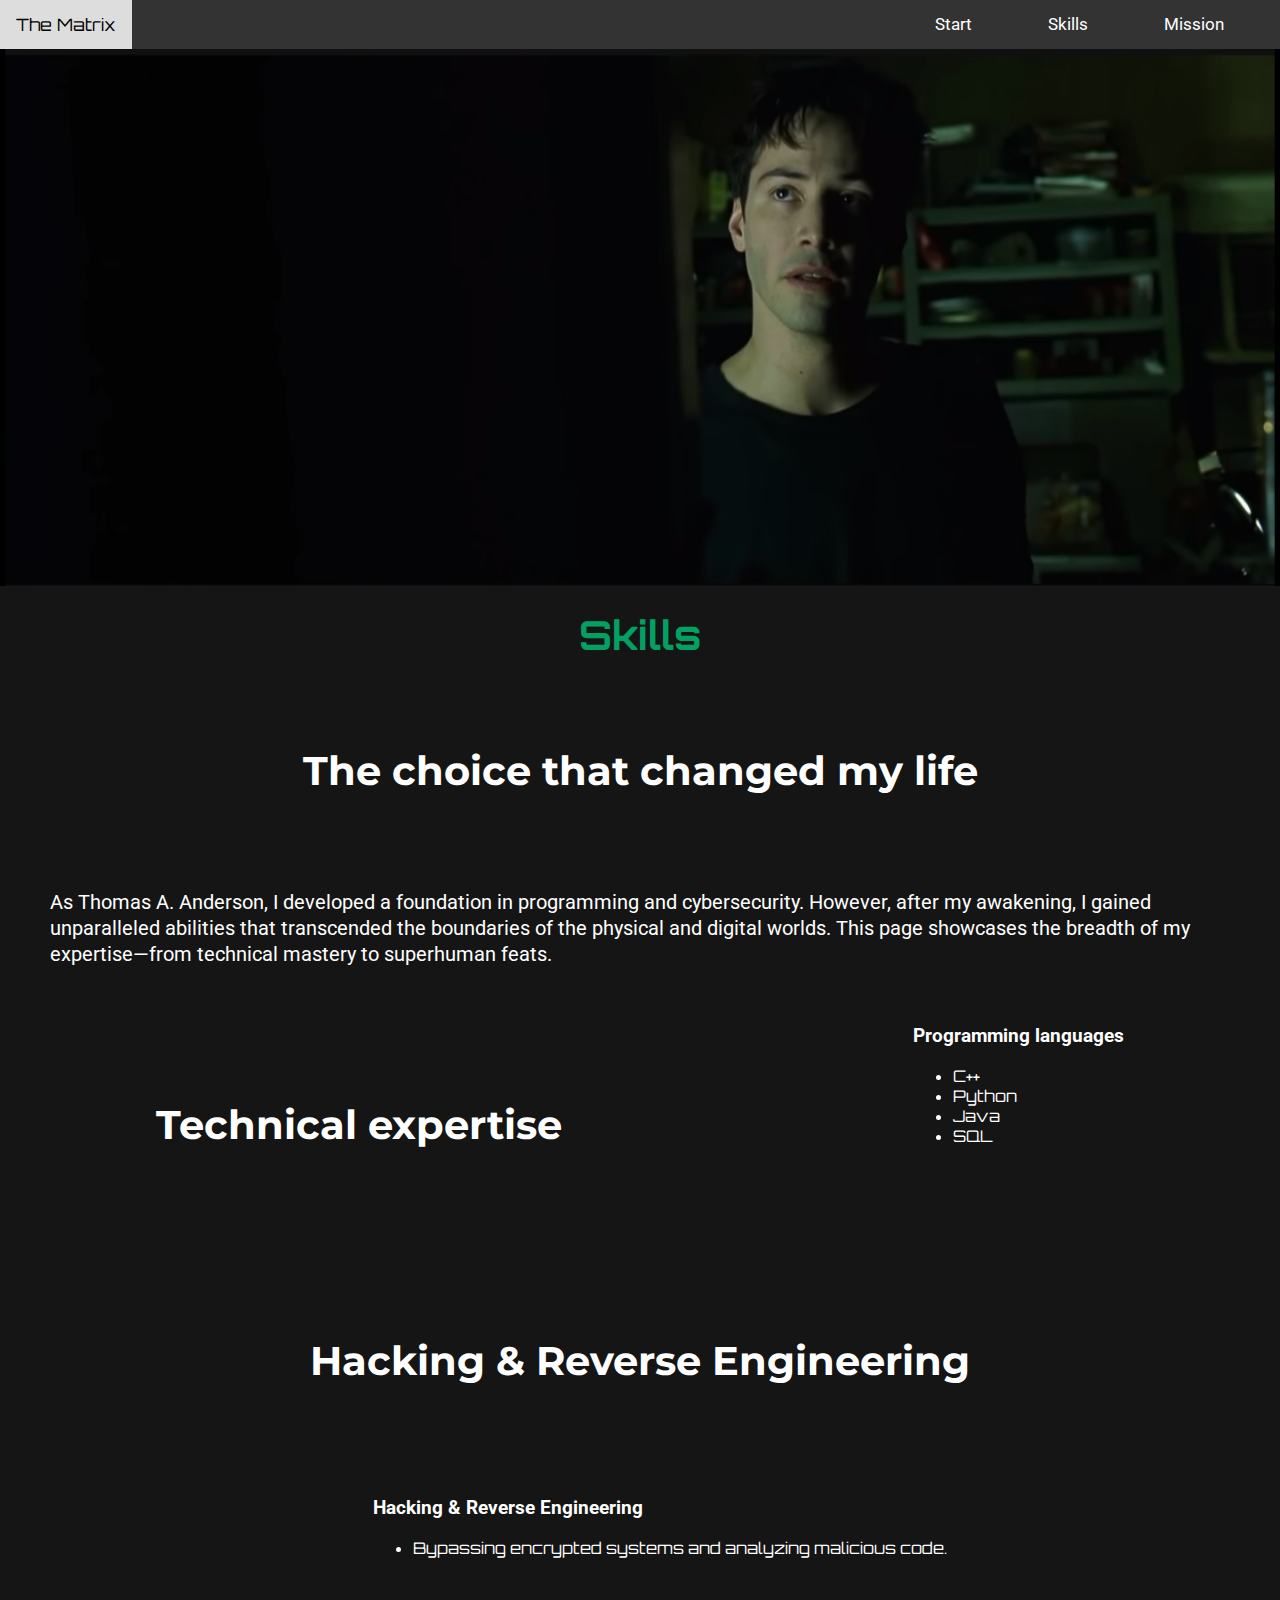
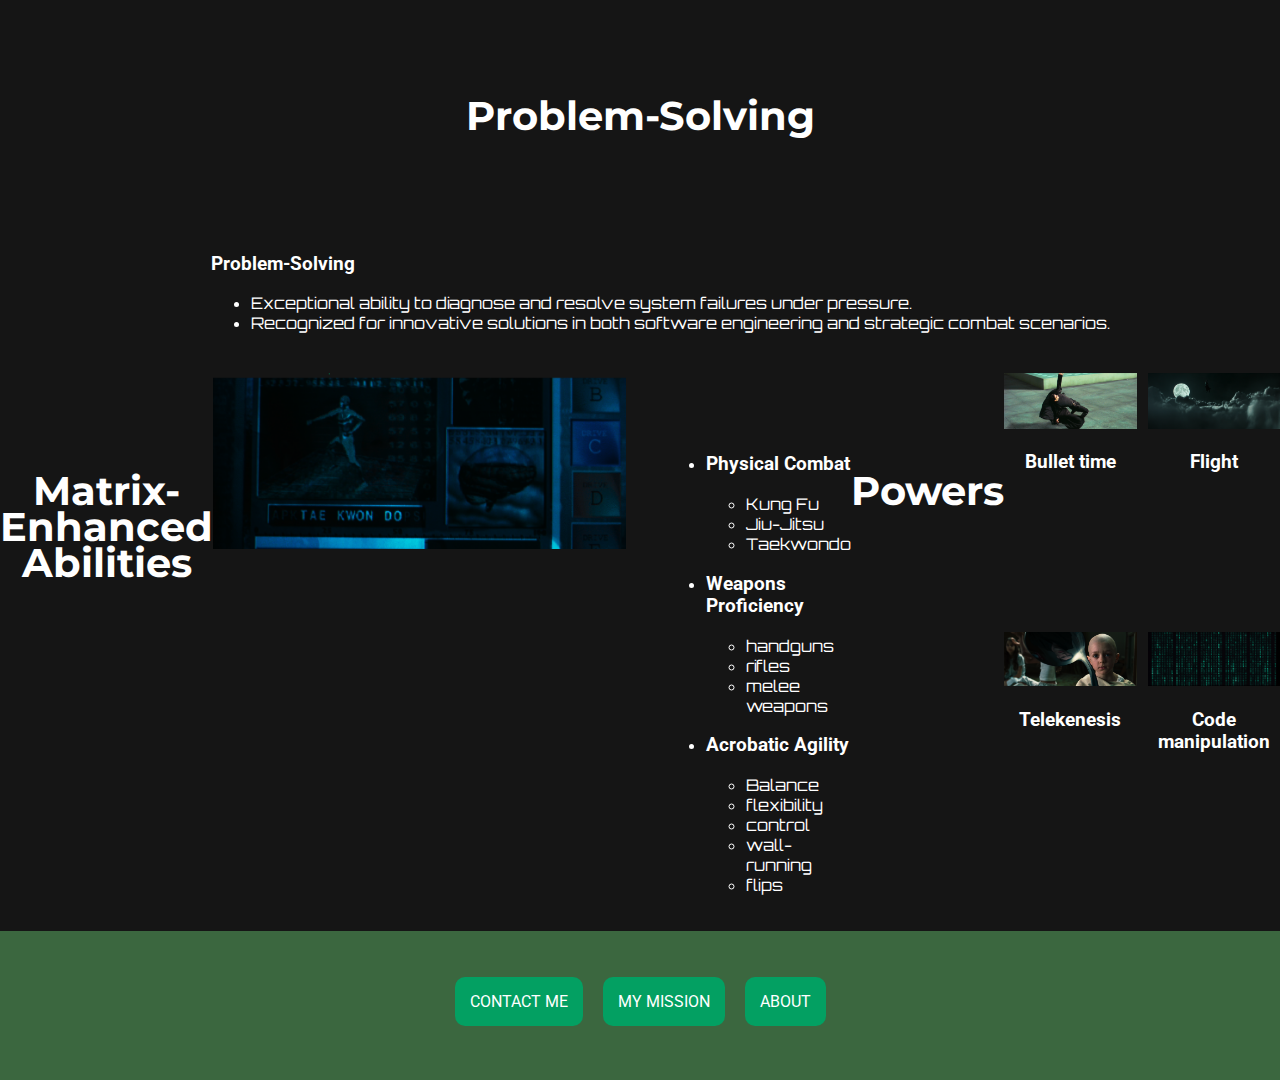
==== commit a4055731: "+content mission pagina" ====
--- a/inMatrix.html
+++ b/inMatrix.html
@@ -3,7 +3,7 @@
 	<head>
 		<meta charset="UTF-8" />
 		<meta name="viewport" content="width=device-width, initial-scale=1.0" />
-		<title>Thomas A. Anderson</title>
+		<title>Skills</title>
 		<link rel="stylesheet" href="style.css" />
 		<link
 			rel="stylesheet"
@@ -15,9 +15,9 @@
 		<div class="topnav">
 			<a href="index.html" class="active" target="">The Matrix</a>
 			<div id="myLinks">
-				<a href="index.html">start</a>
-				<a href="inMatrix.html">skills</a>
-				<a href="outMatrix.html">mission</a>
+				<a href="index.html">Start</a>
+				<a href="inMatrix.html">Skills</a>
+				<a href="outMatrix.html">Mission</a>
 			</div>
 			<a href="javascript:void(0);" class="icon" onclick="myFunction()">
 				<i class="fa fa-bars"></i>
@@ -106,10 +106,10 @@
 			<div class="work">
 				<h2>Matrix-Enhanced Abilities</h2>
 				<div class="image-matrix-abilities">
-					<img src="images/download-skills.png" alt="" />
+					<img class="image-skills-abilities" src="images/download-skills.png" alt="" />
 				</div>
 				<div class="lists">
-					<ul>
+					<ul class="main-list">
 						<li><h3>Physical Combat</h3></li>
 						<ul>
 							<li>Kung Fu</li>
@@ -126,19 +126,19 @@
 
 						<li><h3>Acrobatic Agility</h3></li>
 						<ul>
-							<li>
-								Balance, flexibility, and control, allowing for feats like
-								wall-running, flips, and seamless transitions in high-intensity
-								environments.
-							</li>
+							<li>Balance</li>
+							<li>flexibility</li>
+							<li>control</li>
+							<li>wall-running</li>
+							<li>flips</li>
 						</ul>
 
 						
 						</div>
 					</ul>
+					<h2>Powers</h2>
 					<div class="powers">
-						<h2>Powers</h2>
-
+						
 						<div class="bullet">
 							<img src="images/time.png" alt="" />
 							<h3>Bullet time</h3>
@@ -160,34 +160,14 @@
 						</div>
 				</div>
 			</div>
-
-			<div class="text">
-				<h2>The white rabbit</h2>
-				<div class="white-rabbit">
-					<img src="images/white-rabbit-cropped.png" alt="" />
-				</div>
-				<p>
-					My life has always been defined by a nagging sense of doubt—a quiet
-					but persistent feeling that something about the world he inhabits
-					isn’t quite right. By day, I immerses myself in the logical precision
-					of software development, but at night, my mind wanders to unanswerable
-					questions. It’s in those late hours, amidst the glow of my computer
-					screen, that the mysteries of the digital world whisper to me. One
-					night, a cryptic message leads me to follow "the white rabbit," a
-					symbol that reignites my search for truth. This small, seemingly
-					insignificant choice becomes the turning point where my doubts and
-					questions collide with a reality far stranger—and more dangerous—than
-					I could have ever imagined.
-				</p>
-			</div>
 		</div>
 		<footer>
 			<!-- <h2>Contact</h2> -->
 			<div class="center">
 				<div class="flex">
-					<a class="contact" href="#">CONTACT ME</a>
-					<a class="mission" href="#">MY MISSION</a>
-					<a class="skills" href="#">MY SKILLS</a>
+					<a class="contact" href="mailto:neo@gmail.com">CONTACT ME</a>
+					<a class="mission" href="outMatrix.html">MY MISSION</a>
+					<a class="skills" href="index.html">ABOUT</a>
 				</div>
 			</div>
 		</footer>
--- a/style.css
+++ b/style.css
@@ -93,6 +93,7 @@
 
 .hero {
 	align-self: center;
+	width: 100%;
 }
 
 img {
@@ -224,7 +225,34 @@
 		margin-left: 25px;
 	}
 
+	.main-list {
+		margin-top: 80px;
+	}
+
+	.mission-with {
+		width: 90%;
+	}
+
+	.studies {
+		display: flex;
+		justify-content: space-around;
+	}
+
+	.work {
+		display: flex;
+		justify-content: space-around;
+	}
+
+	.text {
+		display: flex;
+		justify-content: space-around;
+	}
+
 	.powers {
+		width: 100%;
+	}
+
+	.powers div {
 		width: 48%;
 	}
 
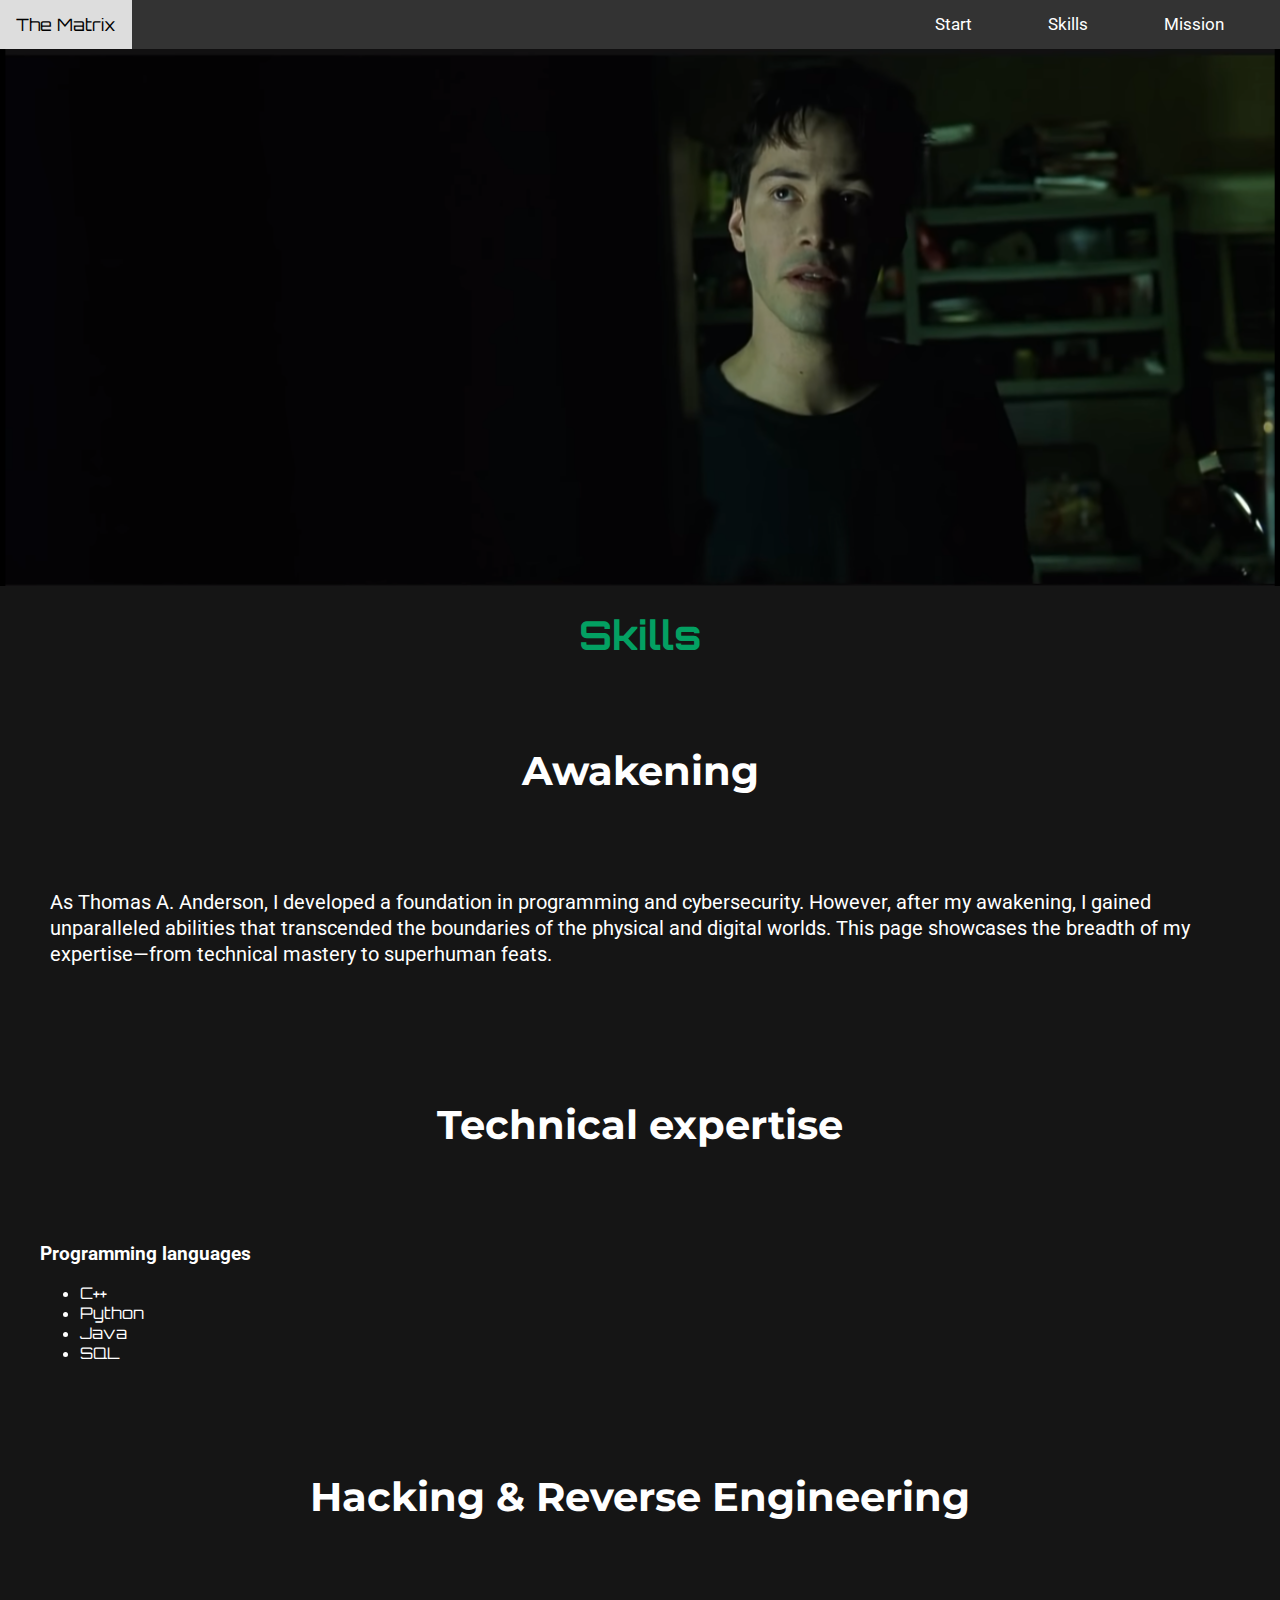
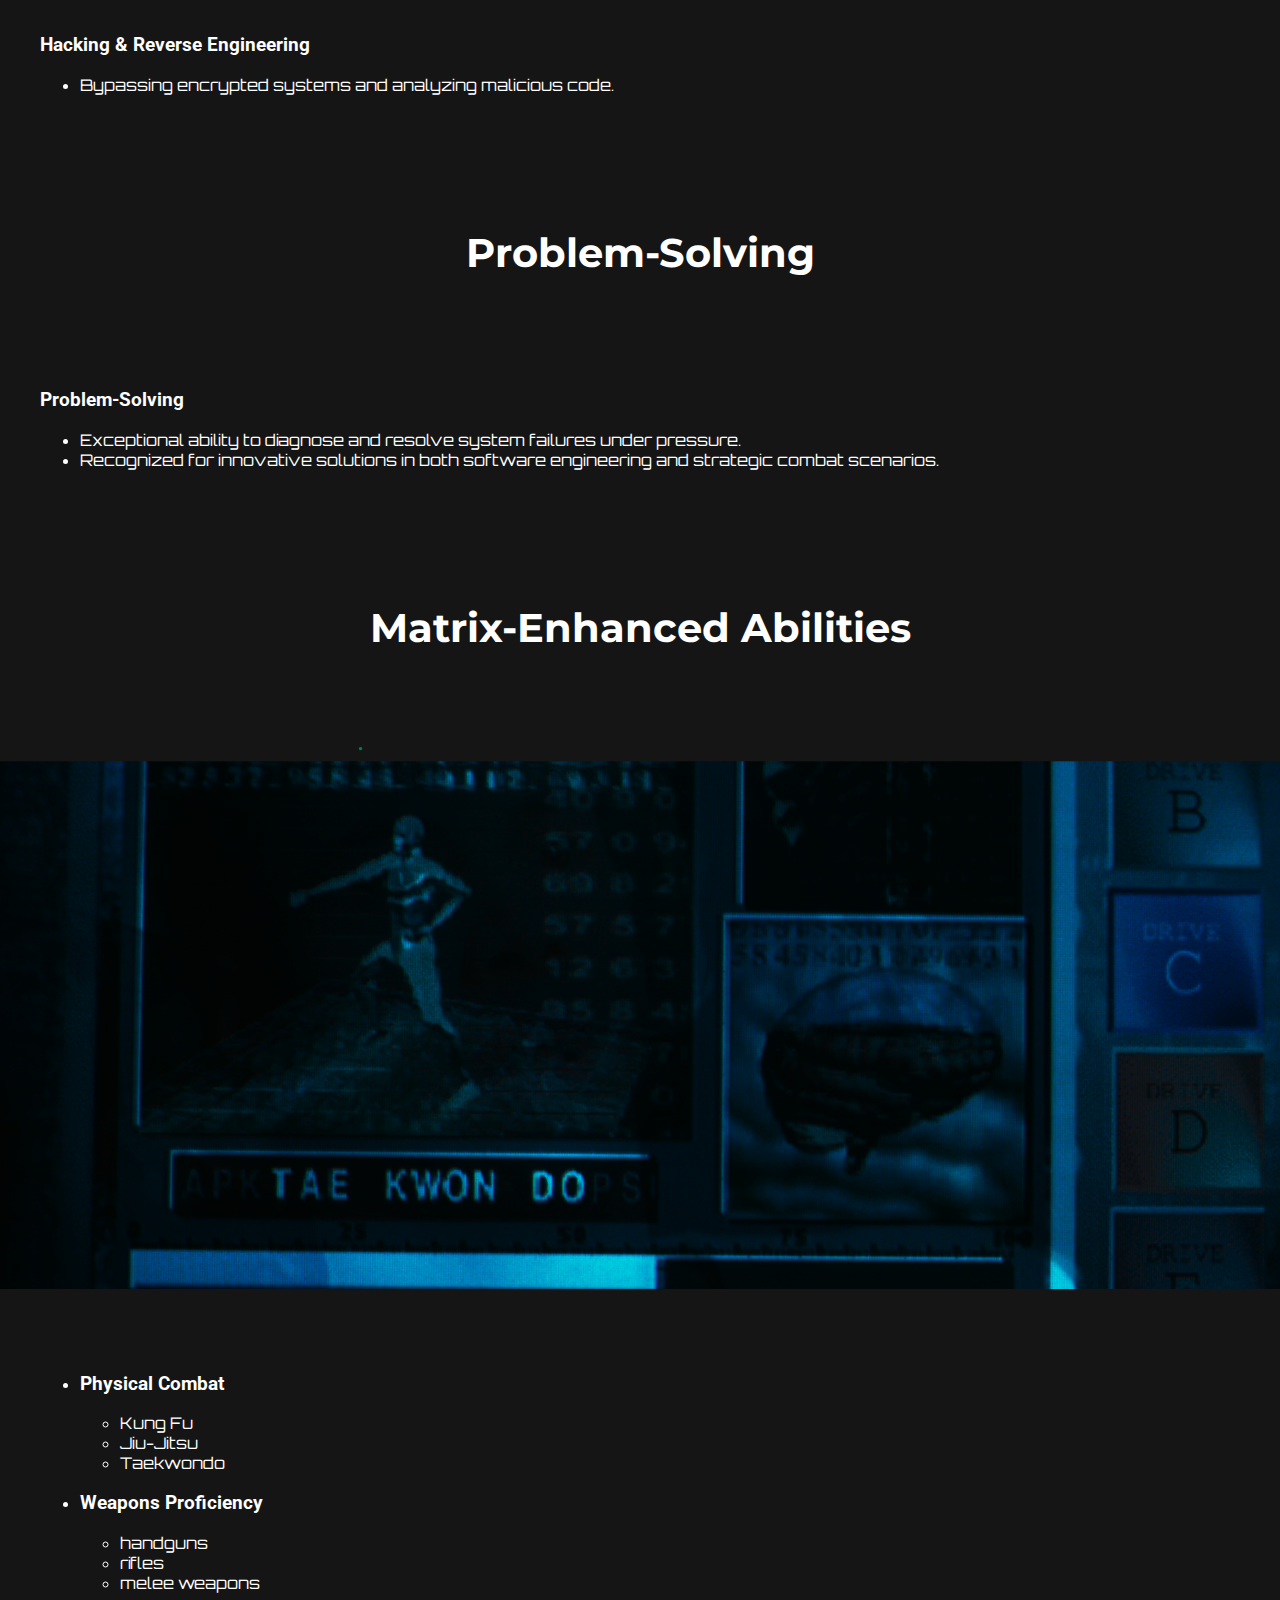
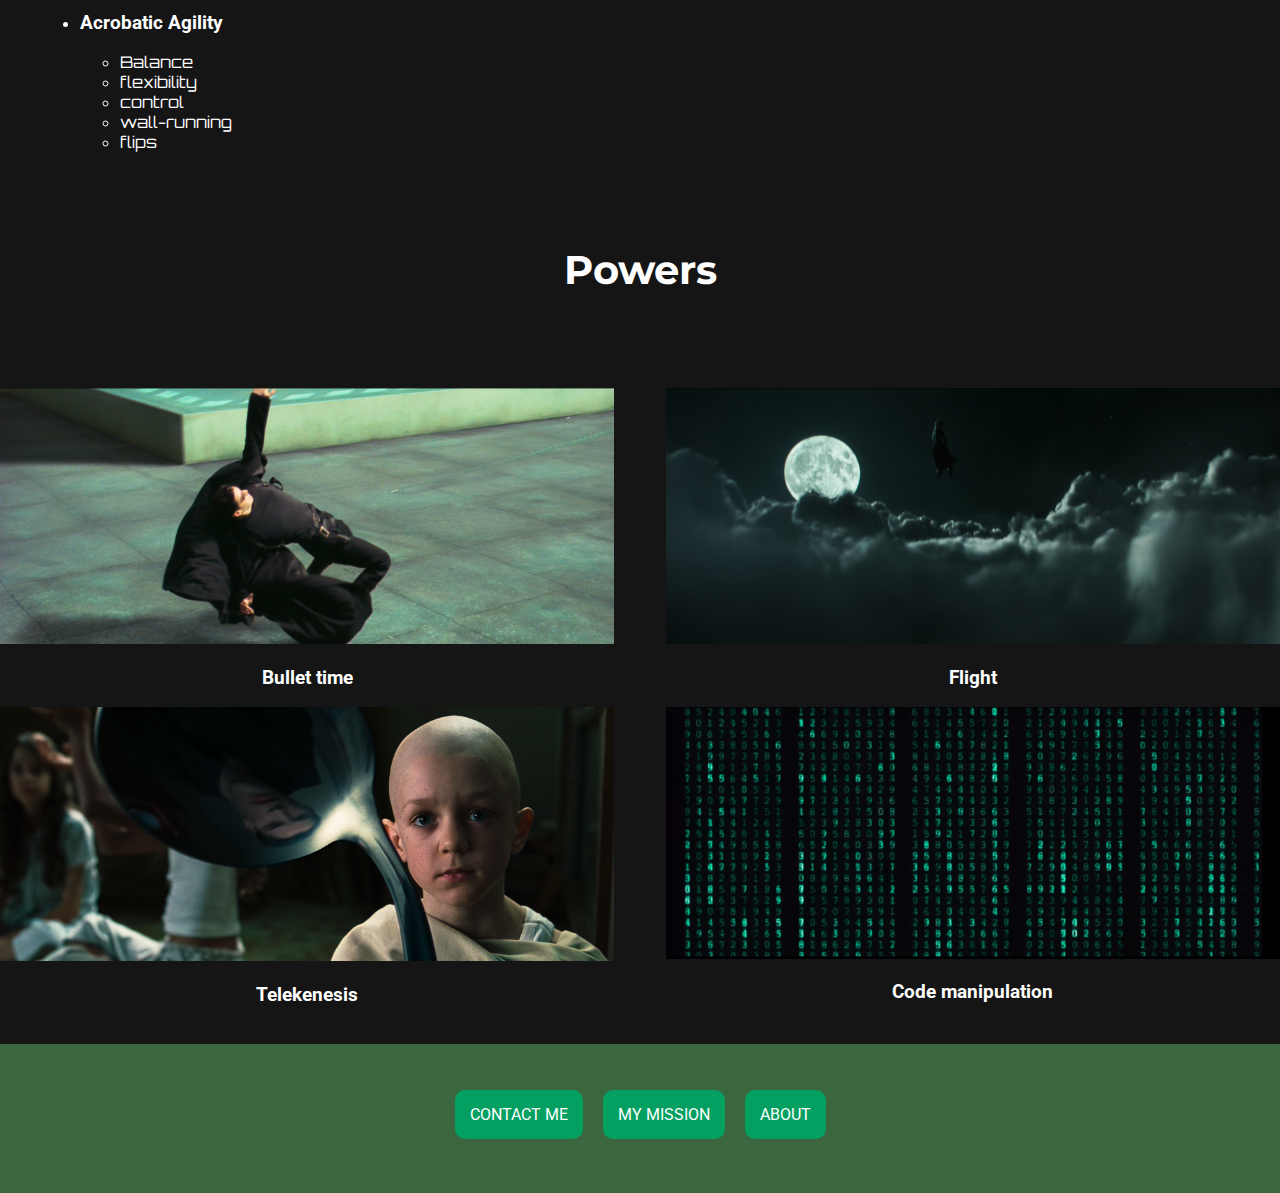
==== commit fc04ebd7: "SEO" ====
--- a/inMatrix.html
+++ b/inMatrix.html
@@ -3,6 +3,7 @@
 	<head>
 		<meta charset="UTF-8" />
 		<meta name="viewport" content="width=device-width, initial-scale=1.0" />
+		<meta name="description" content="Learn about the superhuman skills and abilities of Neo after his awakening.">
 		<title>Skills</title>
 		<link rel="stylesheet" href="style.css" />
 		<link
@@ -41,7 +42,7 @@
 			</div>
 			<div class="intro">
 				<h1>Skills</h1>
-				<h2>The choice that changed my life</h2>
+				<h2>Awakening</h2>
 				<p>
 					As Thomas A. Anderson, I developed a foundation in programming and
 					cybersecurity. However, after my awakening, I gained unparalleled
@@ -106,7 +107,7 @@
 			<div class="work">
 				<h2>Matrix-Enhanced Abilities</h2>
 				<div class="image-matrix-abilities">
-					<img class="image-skills-abilities" src="images/download-skills.png" alt="" />
+					<img class="image-skills-abilities" src="images/download-skills.png" alt="image screen skills download" />
 				</div>
 				<div class="lists">
 					<ul class="main-list">
@@ -140,22 +141,22 @@
 					<div class="powers">
 						
 						<div class="bullet">
-							<img src="images/time.png" alt="" />
+							<img src="images/time.png" alt="Neo rooftop bullet time dodge" />
 							<h3>Bullet time</h3>
 						</div>
 
 						<div class="flight">
-							<img src="images/fly.png" alt="" />
+							<img src="images/fly.png" alt="Neo flying above clouds at night" />
 							<h3>Flight</h3>
 						</div>
 
 						<div class="tele">
-							<img src="images/bent-spoon.png" alt="" />
+							<img src="images/bent-spoon.png" alt="Neo using telekenesis for the first time" />
 							<h3>Telekenesis</h3>
 						</div>
 
 						<div class="code-mani">
-							<img src="images/code.png" alt="" />
+							<img src="images/code.png" alt="code screen" />
 							<h3>Code manipulation</h3>
 						</div>
 				</div>
--- a/style.css
+++ b/style.css
@@ -233,17 +233,17 @@
 		width: 90%;
 	}
 
-	.studies {
+	.choice {
 		display: flex;
 		justify-content: space-around;
 	}
 
-	.work {
+	.reality {
 		display: flex;
 		justify-content: space-around;
 	}
 
-	.text {
+	.machine {
 		display: flex;
 		justify-content: space-around;
 	}
